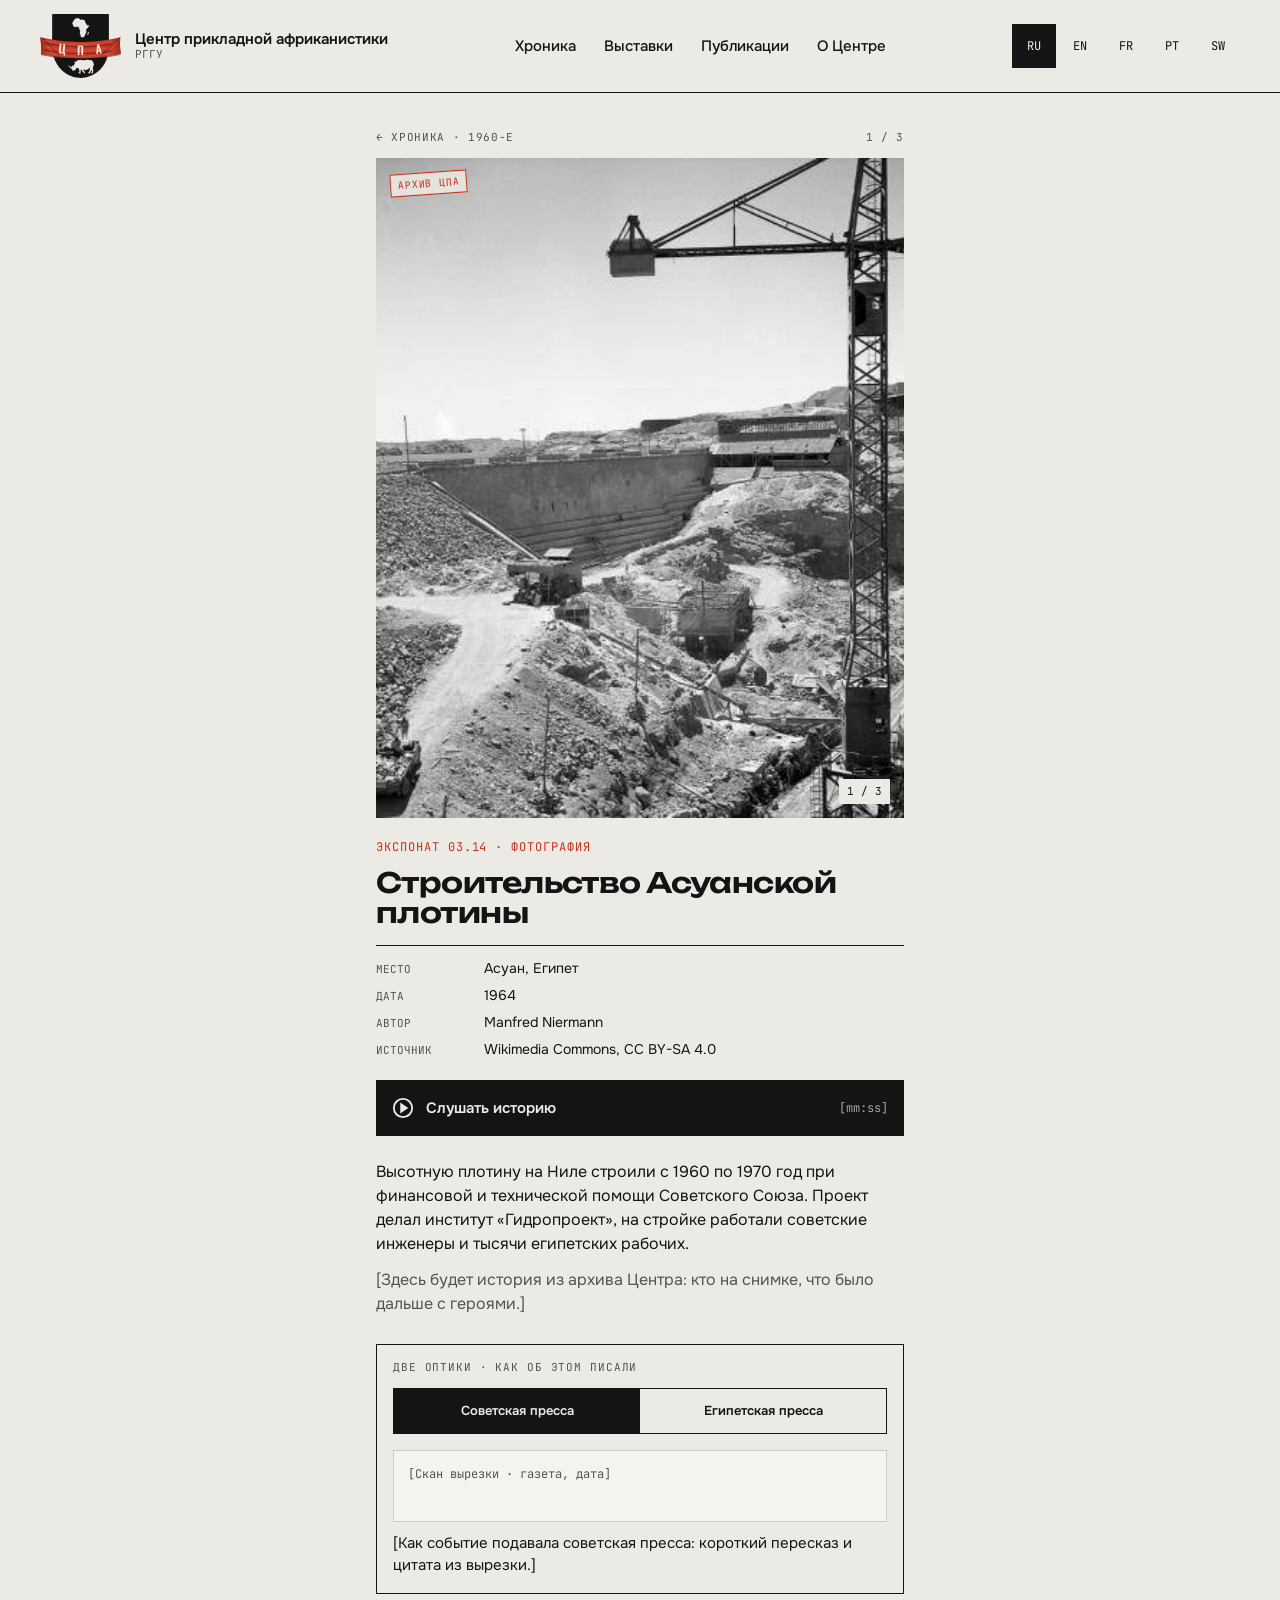
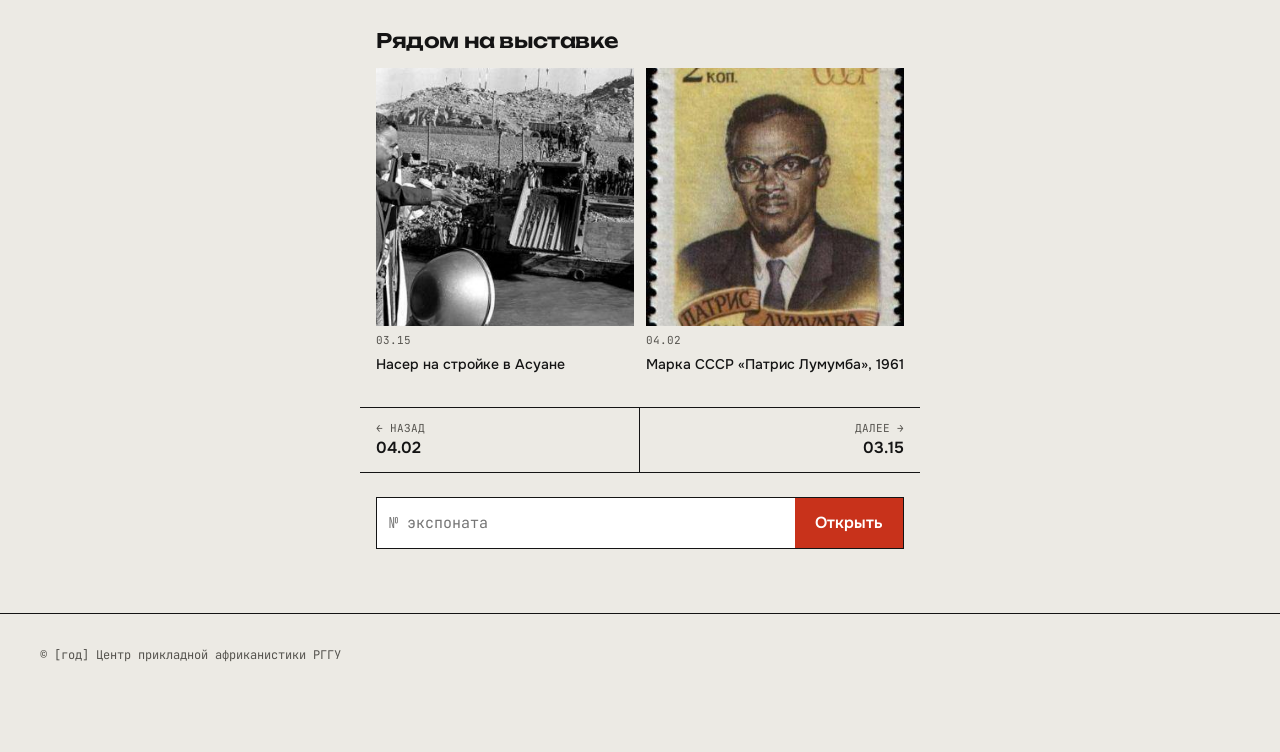
==== exhibit.html @ b6b1381b "Все страницы сайта" ====
<!doctype html>
<html lang="ru">
<head>
<meta charset="utf-8">
<meta name="viewport" content="width=device-width, initial-scale=1">
<title>Экспонат — Африка. Путь к независимости</title>
<link rel="icon" type="image/png" href="assets/logo_dark__fc87e939.png">
<link rel="preconnect" href="https://fonts.googleapis.com">
<link rel="preconnect" href="https://fonts.gstatic.com" crossorigin>
<link rel="stylesheet" href="https://fonts.googleapis.com/css2?family=Unbounded:wght@400;500;600;800&family=Oswald:wght@600&family=Onest:wght@400;500;600&family=JetBrains+Mono:wght@400;500&display=swap">
<link rel="stylesheet" href="css/style.css">
<link rel="stylesheet" href="css/pages.css">
</head>
<body class="page-exhibit">
<!-- Экспонат по QR-коду: exhibit.html?n=03.14. Данные — content/exhibits.json.
     QR-код на стенде должен вести на адрес вида https://<сайт>/exhibit.html?n=03.14 -->

<header class="site-header">
  <div class="wrap header-row">
    <a href="index.html" class="brand">
      <span class="logo" data-logo></span>
      <span class="brand-text">
        <span class="brand-org" data-t="header.org"></span>
        <span class="brand-uni" data-t="header.uni"></span>
      </span>
    </a>
    <nav class="nav" data-t-aria="header.navLabel">
      <a href="index.html#timeline" data-t="header.navChron"></a>
      <a href="index.html#exhibitions" data-t="header.navExh"></a>
      <a href="publications.html" data-t="header.navPub"></a>
      <a href="index.html#about" data-t="header.navAbout"></a>
    </nav>
    <div class="langs" data-langs></div>
    <button type="button" class="burger" data-burger aria-expanded="false" data-t-aria="header.menu">
      <svg width="20" height="20" viewBox="0 0 24 24" fill="none" stroke="#141414" stroke-width="2" aria-hidden="true"><path d="M4 7h16M4 12h16M4 17h16"/></svg>
    </button>
  </div>
  <nav class="mobile-menu" data-mobile-menu hidden data-t-aria="header.navLabel">
    <a href="index.html#timeline" data-t="header.navChron"></a>
    <a href="index.html#exhibitions" data-t="header.navExh"></a>
    <a href="publications.html" data-t="header.navPub"></a>
    <a href="index.html#about" data-t="header.navAbout"></a>
    <div class="langs langs-dark" data-langs></div>
  </nav>
</header>

<main class="ex-col" data-exhibit></main>

<footer class="site-footer">
  <div class="wrap footer-inner">
    <div class="footer-row">
      <span data-t="footer.copy"></span>
    </div>
  </div>
</footer>

<div class="toast" role="status" aria-live="polite" data-toast hidden></div>
<noscript><p class="noscript">Для работы сайта нужен JavaScript. / JavaScript is required.</p></noscript>

<script src="js/common.js"></script>
<script src="js/exhibit.js"></script>
</body>
</html>
---- css/style.css ----
/* Африка. Путь к независимости — стили главной.
   Дизайн-система из макета (cpa-site/design/Main.dc.html и MainMobile.dc.html).
   Телефонная версия — блок @media (max-width: 760px) в конце файла. */

:root {
  --bg: #ECEAE4;
  --ink: #141414;
  --accent: #C8321B;
  --muted: #55534E;
  --dark: #141414;
  --dark-2: #1C1B19;
  --accent-dark: #FF7A5C;
  --line-dark: #3A3936;
  --hint-dark: #A9A59C;
  --f-head: 'Unbounded', sans-serif;
  --f-text: 'Onest', sans-serif;
  --f-mono: 'JetBrains Mono', monospace;
}

* { box-sizing: border-box; }
html { -webkit-text-size-adjust: 100%; }
body {
  margin: 0;
  background: var(--bg);
  color: var(--ink);
  font-family: var(--f-text);
  font-size: 17px;
  line-height: 1.5;
}
img { max-width: 100%; }
a { color: var(--ink); }
a:hover { color: var(--accent); }
button { font: inherit; }
:focus-visible { outline: 2px solid var(--accent); outline-offset: 2px; }
.sr-only { position: absolute; width: 1px; height: 1px; overflow: hidden; clip: rect(0 0 0 0); white-space: nowrap; }
.wrap { max-width: 1360px; margin: 0 auto; padding-left: 40px; padding-right: 40px; }

/* ---------- Шапка ---------- */
.site-header { border-bottom: 1px solid var(--ink); background: var(--bg); position: relative; z-index: 20; }
.header-row { padding-top: 14px; padding-bottom: 14px; display: flex; flex-wrap: wrap; align-items: center; justify-content: space-between; gap: 12px 32px; }
.brand { display: flex; align-items: center; gap: 14px; text-decoration: none; min-height: 44px; min-width: 0; }
.logo { display: block; flex: none; height: 64px; aspect-ratio: 512 / 404; overflow: visible; }
.logo svg { width: 100%; height: 100%; display: block; overflow: visible; }
.brand-text { display: flex; flex-direction: column; line-height: 1.2; }
.brand-org { font-weight: 600; font-size: 15px; }
.brand-uni { font-family: var(--f-mono); font-size: 11px; color: var(--muted); }
.nav { display: flex; flex-wrap: wrap; gap: 4px 28px; font-size: 15px; font-weight: 500; }
.nav a { text-decoration: none; }
.langs { display: flex; gap: 2px; font-family: var(--f-mono); font-size: 12px; }
.langs button {
  min-width: 44px; min-height: 44px; border: 1px solid transparent; background: transparent;
  color: var(--ink); font-family: inherit; font-size: 12px; cursor: pointer;
}
.langs button[aria-pressed="true"] { border-color: var(--ink); background: var(--ink); color: var(--bg); }
.burger { display: none; }
.mobile-menu { display: none; }

/* ---------- Обложка с орбитами ---------- */
.hero {
  position: relative; overflow: hidden; background: var(--dark-2);
  height: min(calc(100vh - 93px), 820px); min-height: 560px;
  display: flex; align-items: center; justify-content: center;
  padding: 32px 24px;
}
.cpa-orbit { position: absolute; inset: 0; }
.orb-x { position: absolute; left: 50%; top: 50%; width: 0; height: 0; }
.orb-y { position: absolute; left: 0; top: 0; width: 0; height: 0; }
.orb-fig { position: absolute; margin: 0; left: 0; top: 0; overflow: hidden; background: #2B2A27; box-shadow: 0 14px 44px rgba(0,0,0,0.5); }
.orb-img { position: absolute; inset: 0; opacity: 0; }
.orb-img img, .tile img { position: absolute; inset: 0; width: 100%; height: 100%; object-fit: cover; object-position: center 30%; filter: grayscale(1) contrast(1.05); }
.cap {
  position: absolute; left: 0; bottom: 0; max-width: 100%; white-space: nowrap; overflow: hidden; text-overflow: ellipsis;
  background: var(--ink); color: var(--bg); padding: 4px 8px; font-family: var(--f-mono); font-size: 10px; letter-spacing: 0.04em;
}
@keyframes cpaX { from { transform: translateX(calc(var(--rx) * -1)); } to { transform: translateX(var(--rx)); } }
@keyframes cpaY { from { transform: translateY(calc(var(--ry) * -1)); } to { transform: translateY(var(--ry)); } }
@keyframes cpaFade { 0% { opacity: 0; } 4% { opacity: 1; } 33.33% { opacity: 1; } 37.33% { opacity: 0; } 100% { opacity: 0; } }

/* Неподвижная раскладка фото — показывается, если в системе включено «уменьшить движение» */
.cpa-tiles { display: none; }
.tile { position: absolute; margin: 0; overflow: hidden; box-shadow: 0 12px 40px rgba(0,0,0,0.45); }
.tile img { object-position: center; }
@media (prefers-reduced-motion: reduce) {
  .cpa-orbit { display: none; }
  .cpa-tiles { display: block; }
}

.hero-panel {
  position: relative; z-index: 2; width: 100%; max-width: 860px;
  background: rgba(236, 234, 228, 0.4);
  backdrop-filter: blur(22px) saturate(150%); -webkit-backdrop-filter: blur(22px) saturate(150%);
  border: 1px solid rgba(255, 255, 255, 0.55);
  box-shadow: inset 0 1px 0 rgba(255,255,255,0.55), inset 0 -1px 0 rgba(255,255,255,0.12), 0 30px 80px rgba(0,0,0,0.45);
  padding: clamp(24px, 4vw, 48px);
  display: flex; flex-direction: column; gap: 22px;
}
.hero-kicker { display: flex; justify-content: space-between; flex-wrap: wrap; gap: 8px; font-family: var(--f-mono); font-size: 12px; color: #2B2A27; text-transform: uppercase; letter-spacing: 0.06em; }
.hero-title { margin: 0; font-family: var(--f-head); font-weight: 800; font-size: clamp(30px, 5vw, 68px); line-height: 0.98; letter-spacing: -0.04em; overflow-wrap: anywhere; }
.hero-desc { margin: 0; font-size: clamp(16px, 1.4vw, 19px); max-width: 600px; }
.hero-actions { display: flex; flex-wrap: wrap; gap: 12px; align-items: stretch; }
.btn-dark {
  display: inline-flex; align-items: center; gap: 10px; min-height: 52px; padding: 0 26px;
  background: var(--ink); color: var(--bg); text-decoration: none; font-weight: 600;
}
.btn-dark:hover { color: #fff; background: #000; }
.btn-outline { min-height: 52px; display: inline-flex; align-items: center; padding: 0 22px; border: 1px solid var(--ink); text-decoration: none; font-weight: 600; }
.numform { display: flex; flex: 1 1 300px; min-width: 0; border: 1px solid var(--ink); background: #fff; }
.numform:focus-within { outline: 2px solid var(--accent); outline-offset: 2px; }
.numform-icon { display: flex; align-items: center; padding-left: 14px; }
.numform input { flex: 1 1 auto; min-width: 0; min-height: 50px; padding: 0 12px; border: none; background: transparent; font-family: var(--f-mono); font-size: 15px; color: var(--ink); }
.numform input:focus { outline: none; }
.numform button { display: inline-flex; align-items: center; padding: 0 20px; background: var(--accent); color: #fff; border: none; font-weight: 600; cursor: pointer; }
.hero-qr { display: none; }

/* ---------- Общие заголовки секций ---------- */
.section-head { display: flex; flex-wrap: wrap; justify-content: space-between; align-items: end; gap: 16px; }
.h2 { margin: 0; font-family: var(--f-head); font-weight: 600; font-size: clamp(32px, 4vw, 56px); line-height: 1; letter-spacing: -0.03em; }
.section-hint { margin: 0; max-width: 420px; color: var(--muted); font-size: 15px; }
.hint-mobile { display: none; }
.kicker-accent { font-family: var(--f-mono); font-size: 12px; letter-spacing: 0.08em; color: var(--accent); }

/* ---------- Хроника ---------- */
.timeline { background: var(--dark); color: var(--bg); }
.timeline-inner { padding-top: 80px; padding-bottom: 80px; display: flex; flex-direction: column; gap: 36px; }
.timeline .section-hint { color: var(--hint-dark); }
.timeline a { color: var(--bg); }
.timeline a:hover { color: var(--accent-dark); }
.years { display: flex; flex-wrap: wrap; border-top: 1px solid var(--line-dark); }
.year-tab {
  flex: 1 1 120px; min-height: 88px; text-align: left; padding: 16px 16px 14px; border: none; border-right: 1px solid var(--line-dark);
  cursor: pointer; font-family: inherit; background: transparent; color: var(--bg);
}
.year-tab[aria-selected="true"] { background: var(--bg); color: var(--ink); }
.year-tab .y { display: block; font-family: var(--f-head); font-weight: 600; font-size: 26px; letter-spacing: -0.02em; }
.year-tab .p { display: block; font-size: 13px; margin-top: 4px; opacity: 0.8; }

.tl-stage { position: relative; overflow: hidden; background: var(--dark-2); min-height: 580px; display: grid; grid-template-columns: minmax(340px, 5fr) minmax(0, 7fr); align-items: stretch; }
.tl-bg { position: absolute; inset: -60px; width: calc(100% + 120px); height: calc(100% + 120px); max-width: none; object-fit: cover; filter: blur(40px) brightness(0.42) saturate(0.6); }
.tl-card {
  position: relative; z-index: 2; min-width: 0; margin: 32px 0 32px 32px;
  background: rgba(20, 20, 20, 0.5); backdrop-filter: blur(18px) saturate(140%); -webkit-backdrop-filter: blur(18px) saturate(140%);
  border: 1px solid rgba(255, 255, 255, 0.18); box-shadow: inset 0 1px 0 rgba(255,255,255,0.25), 0 24px 60px rgba(0,0,0,0.35);
  padding: 32px; display: flex; flex-direction: column; gap: 16px;
}
.tl-meta { font-family: var(--f-mono); font-size: 12px; color: var(--accent-dark); letter-spacing: 0.08em; }
.tl-ghost { font-family: var(--f-head); font-weight: 800; font-size: clamp(40px, 5vw, 88px); line-height: 0.9; letter-spacing: -0.05em; color: rgba(236,234,228,0.14); }
.tl-title { margin: 0; overflow-wrap: anywhere; hyphens: auto; font-family: var(--f-head); font-weight: 600; font-size: clamp(22px, 2.3vw, 34px); line-height: 1.1; letter-spacing: -0.02em; }
.tl-text { margin: 0; color: #DAD6CD; }
.tl-cta { font-weight: 600; display: inline-flex; align-items: center; gap: 8px; min-height: 44px; align-self: flex-start; }
.tl-thumbs { margin-top: auto; display: flex; gap: 8px; border-top: 1px solid rgba(255,255,255,0.18); padding-top: 16px; }
.thumb { flex: none; width: 56px; height: 56px; padding: 0; cursor: pointer; background: #2B2A27; overflow: hidden; border: 2px solid transparent; opacity: 0.65; }
.thumb[aria-selected="true"] { border-color: var(--bg); opacity: 1; }
.thumb img { display: block; width: 100%; height: 100%; object-fit: cover; }
.tl-pos { margin-left: auto; align-self: center; font-family: var(--f-mono); font-size: 11px; color: var(--hint-dark); }
.tl-photo { position: relative; z-index: 1; min-width: 0; min-height: 580px; margin: 0; padding: 32px 40px; display: flex; flex-direction: column; align-items: center; justify-content: center; gap: 12px; }
.tl-photo img { display: block; max-width: 100%; max-height: 470px; width: auto; height: auto; object-fit: contain; box-shadow: 0 24px 60px rgba(0,0,0,0.5); }
.tl-photo figcaption { font-family: var(--f-mono); font-size: 11px; color: #CFCBC2; background: rgba(20,20,20,0.6); padding: 4px 8px; text-align: center; }
.bw { filter: grayscale(1); }

/* ---------- Выставки ---------- */
.exhibitions { padding-top: 88px; padding-bottom: 88px; display: flex; flex-direction: column; gap: 32px; }
.ex-now { position: relative; overflow: hidden; display: flex; align-items: flex-end; min-height: 360px; background: var(--dark-2); color: #fff; text-decoration: none; }
.ex-now:hover { color: #fff; }
.ex-now > img { position: absolute; inset: 0; width: 100%; height: 100%; object-fit: cover; filter: grayscale(0.3); }
.ex-now-card {
  position: relative; z-index: 2; margin: 24px; max-width: 560px;
  background: rgba(20, 20, 20, 0.45); backdrop-filter: blur(18px) saturate(140%); -webkit-backdrop-filter: blur(18px) saturate(140%);
  border: 1px solid rgba(255,255,255,0.25); padding: 24px; display: flex; flex-direction: column; gap: 10px;
}
.tags { display: flex; gap: 6px; flex-wrap: wrap; }
.tag { align-self: flex-start; font-family: var(--f-mono); font-size: 11px; letter-spacing: 0.08em; padding: 4px 8px; background: var(--accent); color: #fff; }
.tag-sample { background: var(--ink); color: var(--bg); }
.ex-now-city { font-family: var(--f-head); font-weight: 600; font-size: clamp(22px, 2.4vw, 32px); line-height: 1.1; letter-spacing: -0.02em; }
.ex-now-venue { font-size: 15px; color: rgba(255,255,255,0.9); }
.ex-now-foot { display: flex; justify-content: space-between; gap: 12px; font-family: var(--f-mono); font-size: 12px; color: rgba(255,255,255,0.8); border-top: 1px solid rgba(255,255,255,0.25); padding-top: 10px; }

.ex-grid { display: grid; grid-template-columns: repeat(auto-fit, minmax(300px, 1fr)); gap: 32px 24px; }
.ex-card { text-decoration: none; display: flex; flex-direction: column; gap: 12px; }
.ex-card-img { position: relative; aspect-ratio: 3 / 2; background: #2B2A27; overflow: hidden; }
.ex-card-img img { position: absolute; inset: 0; width: 100%; height: 100%; object-fit: cover; filter: grayscale(1); }
.ex-card-img .sample { position: absolute; left: 0; top: 0; background: var(--ink); color: var(--bg); font-family: var(--f-mono); font-size: 10px; letter-spacing: 0.06em; padding: 4px 8px; }
.ex-card-meta { display: flex; justify-content: space-between; font-family: var(--f-mono); font-size: 12px; color: var(--muted); border-top: 1px solid var(--ink); padding-top: 10px; }
.ex-card-city { font-family: var(--f-head); font-weight: 600; font-size: 22px; letter-spacing: -0.02em; line-height: 1.1; }
.ex-card-venue { font-size: 15px; color: var(--muted); }
.ex-card-more { font-size: 14px; font-weight: 600; display: inline-flex; align-items: center; gap: 6px; }

.host-card { text-decoration: none; background: var(--ink); color: var(--bg); padding: 28px; display: flex; flex-direction: column; justify-content: space-between; gap: 24px; min-height: 320px; }
.host-card:hover { color: var(--bg); }
.host-kicker { font-family: var(--f-mono); font-size: 12px; letter-spacing: 0.08em; color: var(--accent-dark); }
.host-body { display: flex; flex-direction: column; gap: 12px; }
.host-title { font-family: var(--f-head); font-weight: 600; font-size: 28px; letter-spacing: -0.02em; line-height: 1.1; }
.host-text { font-size: 15px; color: #CFCBC2; }
.host-btn { display: inline-flex; align-items: center; justify-content: center; text-align: center; min-height: 48px; padding: 0 12px; background: var(--bg); color: var(--ink); font-weight: 600; }
.host-mobile { display: none; }

/* ---------- Публикации ---------- */
.publications { border-top: 1px solid var(--ink); }
.pub-inner { padding-top: 88px; padding-bottom: 88px; display: flex; flex-direction: column; gap: 32px; }
.pub-head { display: flex; flex-direction: column; gap: 12px; }
.pub-list { display: flex; flex-direction: column; border-bottom: 1px solid var(--ink); }
.pub { display: grid; grid-template-columns: 64px minmax(0, 1fr) auto; gap: 24px; align-items: center; border-top: 1px solid var(--ink); padding: 22px 0; }
.pub-n { font-family: var(--f-mono); font-size: 12px; color: var(--muted); }
.pub-main { text-decoration: none; display: flex; flex-direction: column; gap: 6px; min-width: 0; }
.pub-by { font-family: var(--f-mono); font-size: 12px; color: var(--muted); }
.pub-title { font-family: var(--f-head); font-weight: 600; font-size: clamp(18px, 1.7vw, 23px); line-height: 1.2; letter-spacing: -0.02em; }
.pub-pdf { min-height: 44px; display: inline-flex; align-items: center; gap: 8px; padding: 0 16px; border: 1px solid var(--ink); text-decoration: none; font-size: 15px; font-weight: 600; white-space: nowrap; }
.pub-actions { display: flex; flex-wrap: wrap; gap: 12px; }

/* ---------- О Центре ---------- */
.about { border-top: 1px solid var(--ink); }
.about-inner { padding-top: 88px; padding-bottom: 88px; display: grid; grid-template-columns: repeat(auto-fit, minmax(340px, 1fr)); gap: 56px; align-items: center; }
.about-logo { margin: 0 auto; position: relative; width: 100%; max-width: 460px; aspect-ratio: 512 / 404; }
.about-logo img { position: absolute; inset: 0; width: 100%; height: 100%; display: block; }
.about-logo figcaption {
  position: absolute; left: 0; right: 0; top: 40.3%; height: 26%; display: flex; align-items: center; justify-content: center; text-align: center;
  padding: 0 7%; font-family: var(--f-head); font-weight: 500; font-size: clamp(11px, 1.15vw, 16px); letter-spacing: 0.04em; line-height: 1.2; color: var(--bg);
}
.about-text { min-width: 0; display: flex; flex-direction: column; gap: 28px; }
.about-lead { margin: 0; font-family: var(--f-head); font-size: clamp(18px, 1.8vw, 24px); line-height: 1.35; letter-spacing: -0.01em; }
.contacts { display: grid; grid-template-columns: repeat(2, minmax(0, 1fr)); gap: 20px 24px; border-top: 1px solid var(--ink); padding-top: 24px; }
.contact { display: flex; flex-direction: column; gap: 6px; min-width: 0; overflow-wrap: anywhere; }
.label { font-family: var(--f-mono); font-size: 12px; color: var(--muted); }
.about-host-mobile { display: none; }

/* ---------- Подвал ---------- */
.site-footer { border-top: 1px solid var(--ink); }
.footer-inner { padding-top: 32px; padding-bottom: 88px; font-family: var(--f-mono); font-size: 12px; color: var(--muted); display: flex; flex-direction: column; gap: 16px; }
.footer-row { display: flex; flex-wrap: wrap; justify-content: space-between; gap: 12px; }
.credits-mobile { display: none; }
.credits summary { cursor: pointer; min-height: 44px; display: inline-flex; align-items: center; color: var(--ink); }
.credits ul { margin: 8px 0 0; padding: 0; list-style: none; columns: 2 420px; column-gap: 32px; }
.credits li { break-inside: avoid; padding: 4px 0; border-top: 1px solid rgba(20,20,20,0.15); }
.credits li b { font-weight: 500; color: var(--ink); }

/* ---------- Всплывающее сообщение ---------- */
.toast {
  position: fixed; left: 50%; bottom: 24px; transform: translateX(-50%); z-index: 50; max-width: calc(100% - 32px);
  background: var(--ink); color: var(--bg); padding: 14px 18px; font-size: 15px; box-shadow: 0 16px 40px rgba(0,0,0,0.35);
}
.noscript { padding: 16px 40px; }

/* =================== Телефон =================== */
@media (max-width: 760px) {
  body { font-size: 16px; }
  .wrap { padding-left: 16px; padding-right: 16px; }

  .header-row { flex-wrap: nowrap; padding-top: 8px; padding-bottom: 8px; gap: 8px; }
  .brand { gap: 10px; }
  .logo { height: 52px; }
  .brand-text { display: block; font-weight: 600; font-size: 13px; line-height: 1.15; }
  .brand-org, .brand-uni { font-family: var(--f-text); font-size: 13px; color: var(--ink); font-weight: 600; }
  .brand-uni::before { content: ' · '; }
  .header-row .nav, .header-row .langs { display: none; }
  .burger { flex: none; width: 44px; height: 44px; border: 1px solid var(--ink); background: transparent; display: flex; align-items: center; justify-content: center; cursor: pointer; padding: 0; }
  .mobile-menu:not([hidden]) { display: flex; flex-direction: column; background: var(--ink); color: var(--bg); padding: 8px 16px 20px; }
  .mobile-menu a { color: var(--bg); text-decoration: none; font-family: var(--f-head); font-size: 22px; padding: 12px 0; border-bottom: 1px solid var(--line-dark); }
  .langs-dark { margin-top: 16px; gap: 4px; }
  .langs-dark button { border: 1px solid var(--bg); color: var(--bg); }
  .langs-dark button[aria-pressed="true"] { background: var(--bg); color: var(--ink); border-color: var(--bg); }

  .hero { height: auto; min-height: 720px; padding: 48px 16px; justify-content: stretch; }
  .cap { font-size: 9px; }
  .hero-panel {
    background: rgba(236, 234, 228, 0.55); backdrop-filter: blur(18px) saturate(150%); -webkit-backdrop-filter: blur(18px) saturate(150%);
    box-shadow: inset 0 1px 0 rgba(255,255,255,0.55), 0 24px 60px rgba(0,0,0,0.45); padding: 24px 20px; gap: 18px;
  }
  .hero-kicker { font-size: 11px; flex-wrap: nowrap; }
  .hero-title { font-size: 30px; line-height: 1; }
  .hero-desc { font-size: 15px; }
  .hero-actions { flex-direction: column; }
  .btn-chron { justify-content: center; }
  .numform { flex: none; }
  .numform-icon { display: none; }
  .numform button { padding: 0 18px; }
  .hero-qr { display: flex; align-items: center; gap: 8px; font-size: 13px; color: #2B2A27; }

  .section-head { flex-direction: column; align-items: stretch; gap: 10px; }
  .h2 { font-size: 30px; }
  .section-hint { font-size: 14px; max-width: none; }
  .hint-desktop { display: none; }
  .hint-mobile { display: block; }

  .timeline-inner { padding: 48px 0 40px; gap: 24px; }
  .timeline .section-head { padding: 0 16px; }
  .years { flex-wrap: nowrap; overflow-x: auto; border-bottom: 1px solid var(--line-dark); padding-left: 16px; scrollbar-width: none; }
  .years::-webkit-scrollbar { display: none; }
  .year-tab { flex: 0 0 auto; min-width: 96px; min-height: 72px; padding: 12px 14px; }
  .year-tab .y { font-size: 20px; }
  .year-tab .p { font-size: 12px; margin-top: 2px; white-space: nowrap; }
  .tl-stage { margin: 0 16px; display: flex; flex-direction: column; min-height: 0; }
  .tl-bg { inset: -40px; width: calc(100% + 80px); height: calc(100% + 80px); filter: blur(30px) brightness(0.42) saturate(0.6); }
  .tl-photo { order: -1; min-height: 0; height: 300px; padding: 16px; gap: 8px; }
  .tl-photo img { max-height: 240px; box-shadow: 0 16px 40px rgba(0,0,0,0.5); }
  .tl-photo figcaption { font-size: 10px; padding: 3px 6px; }
  .tl-card { margin: 0 12px 12px; padding: 18px; gap: 10px; background: rgba(20, 20, 20, 0.55); backdrop-filter: blur(16px); -webkit-backdrop-filter: blur(16px); border-color: rgba(236, 234, 228, 0.18); box-shadow: none; }
  .tl-meta { font-size: 11px; }
  .tl-ghost { display: none; }
  .tl-title { font-size: 20px; line-height: 1.15; }
  .tl-text { font-size: 14px; }
  .tl-thumbs { margin-top: 0; padding-top: 12px; }
  .thumb { width: 48px; height: 48px; }

  .exhibitions { padding-top: 48px; padding-bottom: 48px; gap: 20px; }
  .ex-now { min-height: 300px; }
  .ex-now-card { margin: 12px; padding: 16px; gap: 6px; backdrop-filter: blur(16px); -webkit-backdrop-filter: blur(16px); }
  .tag { font-size: 10px; padding: 3px 7px; }
  .ex-now-city { font-size: 20px; font-weight: 400; }
  .ex-now-venue { font-size: 14px; }
  .ex-now-foot { border-top: none; padding-top: 0; font-size: 11px; }
  .ex-now-foot .more { display: none; }
  .ex-grid { display: flex; gap: 12px; overflow-x: auto; margin: 0 -16px; padding: 0 16px 4px; }
  .ex-card { flex: 0 0 260px; gap: 8px; }
  .ex-card-img { aspect-ratio: 4 / 3; }
  .ex-card-img .sample { font-size: 9px; padding: 3px 6px; }
  .ex-card-meta { font-size: 11px; padding-top: 8px; }
  .ex-card-city { font-size: 18px; }
  .ex-card-venue { font-size: 13px; }
  .ex-card-more { display: none; }
  .ex-grid .host-card { display: none; }
  .host-mobile { display: flex; min-height: 0; padding: 20px; gap: 12px; justify-content: flex-start; }
  .host-mobile .host-title { font-size: 22px; }
  .host-mobile .host-text { font-size: 14px; }

  .pub-inner { padding-top: 48px; padding-bottom: 48px; gap: 20px; }
  .publications .section-head { gap: 20px; }
  .pub-head { gap: 20px; }
  .kicker-accent { font-size: 11px; }
  .publications .h2 { font-size: 28px; line-height: 1.05; }
  .pub { display: flex; flex-direction: column; align-items: stretch; gap: 8px; padding: 16px 0; }
  .pub-n { display: none; }
  .pub-by { font-size: 11px; }
  .pub-title { font-size: 17px; line-height: 1.25; }
  .pub-pdf { align-self: flex-start; border: none; padding: 0; font-size: 14px; }
  .pub-pdf::after { content: ' →'; white-space: pre; }
  .pub-actions { flex-direction: column; }
  .pub-actions a { justify-content: center; text-align: center; padding: 0 12px; }

  .about-inner { padding-top: 48px; padding-bottom: 48px; display: flex; flex-direction: column; gap: 24px; align-items: stretch; }
  .about-logo { max-width: 300px; }
  .about-logo figcaption { font-size: 10px; letter-spacing: 0.03em; }
  .about-text { gap: 24px; }
  .about-lead { font-size: 17px; }
  .contacts { display: flex; flex-direction: column; gap: 14px; padding-top: 16px; font-size: 15px; }
  .contact { gap: 2px; }
  .label { font-size: 11px; }
  .contact-partners { display: none; }
  .about-host-mobile { display: flex; justify-content: center; text-align: center; padding: 0 12px; }

  .footer-inner { padding-top: 24px; padding-bottom: 64px; font-size: 11px; gap: 10px; }
  .footer-row { flex-direction: column; gap: 6px; }
  .credits-desktop { display: none; }
  .credits-mobile { display: inline; }
}
---- css/pages.css ----
/* Стили внутренних страниц: сюжет, экспонат, выставка, публикации.
   Общие стили (шапка, кнопки, цвета) — в css/style.css, этот файл подключается после него.
   Телефонные правила — в @media (max-width: 760px) в конце каждого блока. */

/* ---------- общее для внутренних страниц ---------- */
.nav a[aria-current="page"] { color: var(--accent); }
.h2-sm { margin: 0; font-family: var(--f-head); font-weight: 600; font-size: clamp(28px, 3.4vw, 44px); line-height: 1; letter-spacing: -0.03em; }
.btn-block { display: flex; justify-content: center; text-align: center; padding: 0 12px; min-height: 48px; }
.notfound { padding-top: 96px; padding-bottom: 120px; display: flex; flex-direction: column; gap: 24px; align-items: flex-start; }
.crumbs { display: flex; flex-wrap: wrap; gap: 6px; font-family: var(--f-mono); font-size: 11px; letter-spacing: 0.06em; text-transform: uppercase; }
.chips { display: flex; flex-wrap: wrap; gap: 6px; }
.chip { min-height: 44px; padding: 0 16px; font-family: inherit; font-size: 14px; font-weight: 600; cursor: pointer; border: 1px solid var(--ink); background: transparent; color: var(--ink); }
.chip[aria-selected="true"], .chip[aria-pressed="true"] { background: var(--ink); color: var(--bg); }
.icon-btn { flex: none; width: 44px; height: 44px; border: 1px solid var(--bg); background: transparent; color: var(--bg); cursor: pointer; display: flex; align-items: center; justify-content: center; }
.scan-ph { position: absolute; inset: 0; display: flex; align-items: center; justify-content: center; text-align: center; padding: 16px; font-family: var(--f-mono); font-size: 11px; color: #8E8A82; }
.dl-grid { margin: 0; display: grid; grid-template-columns: 110px 1fr; gap: 12px 16px; }
.dl-grid dt, .passport dt, .viewer-meta dt { font-family: var(--f-mono); font-size: 11px; color: var(--muted); padding-top: 3px; }
.dl-grid dd, .passport dd, .viewer-meta dd { margin: 0; }

/* ========== СЮЖЕТ ========== */
body.page-story { line-height: 1.55; }
.st-hero { position: relative; overflow: hidden; background: var(--dark-2); height: min(calc(100vh - 93px), 760px); min-height: 540px; display: flex; align-items: flex-end; }
.st-hero > img { position: absolute; inset: 0; width: 100%; height: 100%; object-fit: cover; }
.st-hero-inner { position: relative; z-index: 2; width: 100%; max-width: 1360px; margin: 0 auto; padding: 0 40px 40px; display: flex; justify-content: space-between; align-items: flex-end; gap: 24px; flex-wrap: wrap; }
.st-glass {
  max-width: 680px; background: rgba(20, 20, 20, 0.42); backdrop-filter: blur(22px) saturate(150%); -webkit-backdrop-filter: blur(22px) saturate(150%);
  border: 1px solid rgba(255, 255, 255, 0.28); box-shadow: inset 0 1px 0 rgba(255,255,255,0.4), 0 30px 80px rgba(0,0,0,0.35);
  color: #fff; padding: 32px 36px; display: flex; flex-direction: column; gap: 16px;
}
.st-glass .crumbs, .st-glass .crumbs a { color: rgba(255,255,255,0.8); text-decoration: none; }
.st-glass .crumbs a:hover { color: #fff; text-decoration: underline; }
.st-kicker { font-family: var(--f-mono); font-size: 12px; letter-spacing: 0.08em; color: #FF8A70; }
.st-title { margin: 0; font-family: var(--f-head); font-weight: 800; font-size: clamp(36px, 4.6vw, 64px); line-height: 0.98; letter-spacing: -0.04em; overflow-wrap: anywhere; }
.st-lead { margin: 0; font-size: 18px; color: rgba(255,255,255,0.92); }
.st-stats { display: flex; flex-wrap: wrap; gap: 8px 24px; font-family: var(--f-mono); font-size: 12px; color: rgba(255,255,255,0.8); border-top: 1px solid rgba(255,255,255,0.25); padding-top: 14px; }
.st-credit { font-family: var(--f-mono); font-size: 10px; color: #fff; background: rgba(20,20,20,0.6); padding: 4px 8px; }

.st-body { padding-top: 80px; padding-bottom: 80px; display: flex; flex-wrap: wrap; gap: 56px; align-items: flex-start; }
.passport { flex: 1 1 300px; min-width: 0; max-width: 380px; border: 1px solid var(--ink); background: #F5F3EE; }
.passport-head { padding: 16px 20px; border-bottom: 1px solid var(--ink); font-family: var(--f-mono); font-size: 12px; letter-spacing: 0.08em; }
.passport dl { margin: 0; padding: 8px 20px 20px; display: grid; grid-template-columns: 110px 1fr; gap: 12px 16px; font-size: 15px; }
.tags-dd { display: flex; flex-wrap: wrap; gap: 6px; }
.tag-line { font-family: var(--f-mono); font-size: 11px; padding: 4px 8px; border: 1px solid var(--ink); text-decoration: none; }
.passport-actions { border-top: 1px solid var(--ink); padding: 16px 20px; display: flex; flex-direction: column; gap: 10px; }
.st-article { flex: 2 1 560px; min-width: 0; max-width: 760px; display: flex; flex-direction: column; gap: 24px; }
.st-article p { margin: 0; }
.st-intro { font-family: var(--f-head); font-size: clamp(20px, 1.9vw, 26px); line-height: 1.35; letter-spacing: -0.01em; }
.st-fig { margin: 16px 0; display: flex; flex-direction: column; gap: 10px; }
.st-fig-btn { padding: 0; border: none; background: #2B2A27; cursor: zoom-in; display: block; width: 100%; }
.st-fig-btn img { display: block; width: 100%; aspect-ratio: 16 / 10; object-fit: cover; object-position: center 30%; filter: grayscale(1); }
.st-fig figcaption { display: flex; flex-wrap: wrap; justify-content: space-between; gap: 8px; font-family: var(--f-mono); font-size: 12px; color: var(--muted); border-top: 1px solid var(--ink); padding-top: 8px; }
.st-quote { margin: 8px 0; padding: 24px 28px; border-top: 1px solid var(--ink); border-bottom: 1px solid var(--ink); display: flex; flex-direction: column; gap: 12px; }
.st-quote p { font-family: var(--f-head); font-size: 22px; line-height: 1.3; letter-spacing: -0.01em; }
.st-quote footer { font-family: var(--f-mono); font-size: 12px; color: var(--muted); }
.st-closing { color: var(--muted); }

.st-steps-sec { background: var(--dark); color: var(--bg); }
.st-steps-inner { padding-top: 72px; padding-bottom: 72px; display: flex; flex-direction: column; gap: 32px; }
.st-steps { list-style: none; margin: 0; padding: 0; display: grid; grid-template-columns: repeat(auto-fit, minmax(180px, 1fr)); border-top: 1px solid var(--line-dark); }
.st-steps li { padding: 20px 20px 8px 0; border-right: 1px solid var(--line-dark); display: flex; flex-direction: column; gap: 8px; margin-right: 20px; }
.step-y { font-family: var(--f-head); font-weight: 600; font-size: 26px; letter-spacing: -0.02em; }
.step-d { font-family: var(--f-mono); font-size: 11px; color: #FF8A70; letter-spacing: 0.06em; }
.step-t { font-size: 15px; color: #CFCBC2; }

.st-materials { padding-top: 80px; padding-bottom: 80px; display: flex; flex-direction: column; gap: 28px; }
.mat-grid { display: grid; grid-template-columns: repeat(auto-fill, minmax(260px, 1fr)); gap: 28px 20px; }
.mat { padding: 0; border: none; background: transparent; text-align: left; cursor: zoom-in; display: flex; flex-direction: column; gap: 8px; font-family: inherit; color: var(--ink); }
.mat-img { position: relative; width: 100%; aspect-ratio: 4 / 3; background: #2B2A27; overflow: hidden; }
.mat-img img { position: absolute; inset: 0; width: 100%; height: 100%; object-fit: cover; object-position: center 30%; }
.mat-kind { position: absolute; left: 0; top: 0; background: var(--ink); color: var(--bg); font-family: var(--f-mono); font-size: 10px; letter-spacing: 0.06em; padding: 4px 8px; }
.mat-meta { display: flex; justify-content: space-between; gap: 8px; font-family: var(--f-mono); font-size: 11px; color: var(--muted); border-top: 1px solid var(--ink); padding-top: 8px; }
.mat-title { font-size: 15px; font-weight: 600; line-height: 1.3; }
.mat:hover .mat-title { color: var(--accent); }

.viewer { background: var(--dark); color: var(--bg); display: flex; flex-wrap: wrap; gap: 24px; padding: 20px; scroll-margin: 16px; }
.viewer-stage { flex: 1 1 520px; min-width: 0; position: relative; overflow: hidden; background: #0E0E0D; min-height: 460px; display: flex; align-items: center; justify-content: center; }
.viewer-bg { position: absolute; inset: -40px; width: calc(100% + 80px); height: calc(100% + 80px); max-width: none; object-fit: cover; filter: blur(30px) brightness(0.45); }
.viewer-img { position: relative; display: block; max-width: 100%; max-height: 560px; object-fit: contain; }
.viewer-side { flex: 0 1 320px; min-width: 0; display: flex; flex-direction: column; gap: 14px; }
.viewer-top { display: flex; justify-content: space-between; align-items: center; gap: 12px; }
.viewer-kind { font-family: var(--f-mono); font-size: 11px; letter-spacing: 0.08em; color: #FF8A70; }
.viewer-title { font-family: var(--f-head); font-weight: 600; font-size: 22px; line-height: 1.15; letter-spacing: -0.02em; }
.viewer-meta { margin: 0; display: grid; grid-template-columns: 90px 1fr; gap: 8px 12px; font-size: 14px; border-top: 1px solid var(--line-dark); padding-top: 12px; }
.viewer-meta dt { color: var(--hint-dark); }
.viewer-nav { margin-top: auto; display: grid; grid-template-columns: repeat(2, minmax(0, 1fr)); gap: 8px; }
.btn-line-light, .btn-fill-light { min-height: 48px; border: 1px solid var(--bg); cursor: pointer; font-family: inherit; font-size: 14px; font-weight: 600; display: flex; align-items: center; justify-content: center; gap: 8px; }
.btn-line-light { background: transparent; color: var(--bg); }
.btn-fill-light { background: var(--bg); color: var(--ink); }

.st-optics-sec { border-top: 1px solid var(--ink); }
.st-optics-inner { padding-top: 80px; padding-bottom: 80px; display: flex; flex-direction: column; gap: 28px; }
.optics { display: grid; grid-template-columns: repeat(auto-fit, minmax(320px, 1fr)); gap: 1px; background: var(--ink); border: 1px solid var(--ink); }
.optic { background: #F5F3EE; padding: 28px; display: flex; flex-direction: column; gap: 14px; }
.optic p { margin: 0; }
.optic-label { font-family: var(--f-mono); font-size: 12px; letter-spacing: 0.08em; color: var(--accent); }
.optic-scan { aspect-ratio: 3 / 2; background: #E2DFD8; border: 1px solid #CFCCC4; display: flex; align-items: center; justify-content: center; text-align: center; padding: 16px; font-family: var(--f-mono); font-size: 12px; color: var(--muted); }

.st-related-sec { background: #E2DFD8; }
.st-related-inner { padding-top: 80px; padding-bottom: 80px; display: flex; flex-direction: column; gap: 28px; }
.rel-grid { display: grid; grid-template-columns: repeat(auto-fit, minmax(280px, 1fr)); gap: 24px; }
.rel-card { position: relative; display: block; aspect-ratio: 4 / 5; overflow: hidden; background: #2B2A27; text-decoration: none; }
.rel-card img { position: absolute; inset: 0; width: 100%; height: 100%; object-fit: cover; filter: grayscale(1); transition: transform 0.4s ease; }
.rel-card:hover img { transform: scale(1.03); }
.rel-glass { position: absolute; left: 16px; right: 16px; bottom: 16px; background: rgba(20, 20, 20, 0.45); backdrop-filter: blur(18px); -webkit-backdrop-filter: blur(18px); border: 1px solid rgba(255,255,255,0.25); color: #fff; padding: 18px; display: flex; flex-direction: column; gap: 6px; }
.rel-meta { font-family: var(--f-mono); font-size: 11px; letter-spacing: 0.08em; color: #FF8A70; }
.rel-title { font-family: var(--f-head); font-weight: 600; font-size: 22px; line-height: 1.1; letter-spacing: -0.02em; }

@media (max-width: 760px) {
  .h2-sm { font-size: 28px; }
  .st-hero { height: auto; min-height: 560px; }
  .st-hero-inner { padding: 120px 16px 16px; gap: 10px; }
  .st-glass { padding: 22px 20px; gap: 12px; }
  .st-title { font-size: 32px; }
  .st-lead { font-size: 16px; }
  .st-body { padding-top: 40px; padding-bottom: 48px; gap: 32px; flex-direction: column-reverse; }
  .passport { max-width: none; width: 100%; flex: none; }
  .passport dl { grid-template-columns: 90px 1fr; font-size: 14px; }
  .st-article { flex: none; gap: 18px; font-size: 16px; }
  .st-intro { font-size: 19px; }
  .st-quote { padding: 18px 0; }
  .st-quote p { font-size: 18px; }
  .st-steps-inner, .st-materials, .st-optics-inner, .st-related-inner { padding-top: 48px; padding-bottom: 48px; gap: 20px; }
  .st-steps { grid-template-columns: 1fr; border-top: none; }
  .st-steps li { border-right: none; border-top: 1px solid var(--line-dark); margin-right: 0; padding: 14px 0; display: grid; grid-template-columns: 64px 1fr; gap: 2px 12px; }
  .step-y { font-size: 20px; grid-row: span 2; }
  .mat-grid { grid-template-columns: repeat(2, minmax(0, 1fr)); gap: 20px 12px; }
  .mat-title { font-size: 13px; }
  .viewer { padding: 12px; gap: 14px; }
  .viewer-stage { flex: 1 1 100%; min-height: 280px; }
  .viewer-img { max-height: 340px; }
  .viewer-side { flex: 1 1 100%; }
  .optics { grid-template-columns: 1fr; }
  .optic { padding: 20px; }
  .rel-grid { display: flex; overflow-x: auto; margin: 0 -16px; padding: 0 16px 4px; gap: 12px; }
  .rel-card { flex: 0 0 240px; }
  .rel-title { font-size: 18px; }
}

/* ========== ЭКСПОНАТ (по макету телефона; на компьютере — та же колонка по центру) ========== */
body.page-exhibit { font-size: 16px; }
.ex-col { max-width: 560px; margin: 0 auto; display: flex; flex-direction: column; padding-bottom: 64px; }
.ex-top { display: flex; justify-content: space-between; padding: 12px 16px; font-family: var(--f-mono); font-size: 11px; letter-spacing: 0.06em; color: var(--muted); text-transform: uppercase; }
.ex-top a { color: var(--muted); text-decoration: none; }
.ex-photo { margin: 0 16px; }
.ex-photo-box { position: relative; display: block; width: 100%; aspect-ratio: 4 / 5; background: #2B2A27; overflow: hidden; border: none; padding: 0; cursor: pointer; font-family: var(--f-mono); font-size: 12px; }
.ex-photo-box img { position: absolute; inset: 0; width: 100%; height: 100%; object-fit: cover; }
.ex-stamp { position: absolute; top: 14px; left: 14px; border: 1.5px solid var(--accent); color: var(--accent); background: rgba(236,234,228,0.85); padding: 3px 7px; font-size: 10px; letter-spacing: 0.08em; transform: rotate(-4deg); }
.ex-count { position: absolute; bottom: 14px; right: 14px; background: var(--bg); color: var(--ink); padding: 4px 8px; font-size: 11px; }
.ex-head { padding: 20px 16px 0; display: flex; flex-direction: column; gap: 12px; }
.ex-kicker { font-family: var(--f-mono); font-size: 12px; color: var(--accent); letter-spacing: 0.08em; }
.ex-h1 { margin: 0; font-family: var(--f-head); font-weight: 600; font-size: 28px; line-height: 1.1; letter-spacing: -0.02em; }
.ex-dl { margin: 4px 0 0; display: grid; grid-template-columns: 96px 1fr; gap: 6px 12px; font-size: 14px; border-top: 1px solid var(--ink); padding-top: 12px; }
.ex-dl dt { font-family: var(--f-mono); font-size: 11px; color: var(--muted); padding-top: 3px; }
.ex-dl dd { margin: 0; }
.ex-listen-wrap { margin: 20px 16px 0; }
.ex-listen { width: 100%; min-height: 56px; display: flex; align-items: center; gap: 12px; padding: 0 16px; background: var(--ink); color: var(--bg); border: none; font-family: inherit; font-size: 15px; font-weight: 600; cursor: pointer; text-align: left; }
.ex-time { margin-left: auto; font-family: var(--f-mono); font-size: 12px; font-weight: 400; color: var(--hint-dark); }
.ex-text { padding: 24px 16px 0; display: flex; flex-direction: column; gap: 12px; }
.ex-text p { margin: 0; }
.muted { color: var(--muted); }
.ex-optics { margin: 28px 16px 0; border: 1px solid var(--ink); }
.ex-optics-head { padding: 14px 16px 0; font-family: var(--f-mono); font-size: 11px; letter-spacing: 0.08em; color: var(--muted); }
.ex-optics-tabs { display: grid; grid-template-columns: repeat(2, minmax(0, 1fr)); margin: 12px 16px 0; border: 1px solid var(--ink); }
.ex-optics-tabs button { min-height: 44px; border: none; font-family: inherit; font-size: 13px; font-weight: 600; cursor: pointer; padding: 0 6px; background: transparent; color: var(--ink); }
.ex-optics-tabs button[aria-selected="true"] { background: var(--ink); color: var(--bg); }
.ex-optics-body { padding: 16px; display: flex; flex-direction: column; gap: 10px; }
.ex-optics-body p { margin: 0; font-size: 15px; }
.ex-optics-scan { background: #F5F3EE; border: 1px solid #CFCCC4; padding: 14px; font-family: var(--f-mono); font-size: 12px; color: var(--muted); min-height: 72px; }
.ex-near { padding: 32px 16px 0; display: flex; flex-direction: column; gap: 12px; }
.ex-near h2 { margin: 0; font-family: var(--f-head); font-weight: 600; font-size: 20px; letter-spacing: -0.02em; }
.ex-near-grid { display: grid; grid-template-columns: repeat(2, minmax(0, 1fr)); gap: 12px; }
.ex-near-card { text-decoration: none; display: flex; flex-direction: column; gap: 6px; }
.ex-near-card img { width: 100%; aspect-ratio: 1; object-fit: cover; background: #2B2A27; display: block; }
.ex-near-card .num { font-family: var(--f-mono); font-size: 11px; color: var(--muted); }
.ex-near-card .ttl { font-size: 14px; font-weight: 500; }
.ex-pager { display: grid; grid-template-columns: repeat(2, minmax(0, 1fr)); border-top: 1px solid var(--ink); border-bottom: 1px solid var(--ink); margin: 32px 0 0; }
.ex-pager a { min-height: 64px; display: flex; flex-direction: column; justify-content: center; padding: 0 16px; text-decoration: none; }
.ex-pager a:first-child { border-right: 1px solid var(--ink); }
.ex-pager a.right { align-items: flex-end; }
.ex-pager .lbl { font-family: var(--f-mono); font-size: 11px; color: var(--muted); }
.ex-pager .num { font-weight: 600; }
.ex-goto { padding: 24px 16px 0; }
.ex-numform { flex: none; }
.ex-notfound { padding: 48px 16px; display: flex; flex-direction: column; gap: 20px; }
.ex-notfound p { margin: 0; }
@media (min-width: 761px) {
  .ex-col { padding-top: 24px; }
}

/* ========== ВЫСТАВКА ========== */
body.page-exhibition { line-height: 1.55; }
.xb-hero { position: relative; overflow: hidden; height: min(calc(100vh - 93px), 780px); min-height: 600px; background: var(--dark-2); display: flex; align-items: flex-end; padding: 48px; }
.xb-hero > img { position: absolute; inset: 0; width: 100%; height: 100%; object-fit: cover; filter: grayscale(0.25) brightness(0.85); }
.xb-glass {
  position: relative; z-index: 1; width: min(760px, 100%); background: rgba(236, 234, 228, 0.6);
  backdrop-filter: blur(22px) saturate(150%); -webkit-backdrop-filter: blur(22px) saturate(150%);
  border: 1px solid rgba(255, 255, 255, 0.6); box-shadow: inset 0 1px 0 rgba(255,255,255,0.6), 0 30px 80px rgba(0,0,0,0.45);
  padding: 36px 40px; display: flex; flex-direction: column; gap: 20px;
}
.xb-crumbs { display: flex; gap: 8px; font-family: var(--f-mono); font-size: 12px; letter-spacing: 0.06em; color: #2B2A27; }
.xb-crumbs a { color: #2B2A27; }
.xb-title { margin: 0; font-family: var(--f-head); font-weight: 800; font-size: clamp(34px, 4.4vw, 60px); line-height: 1; letter-spacing: -0.04em; overflow-wrap: anywhere; }
.xb-place { margin: 0; font-size: 18px; max-width: 600px; }
.xb-meta { margin: 0; display: grid; grid-template-columns: repeat(4, minmax(0, 1fr)); gap: 16px; border-top: 1px solid var(--ink); padding-top: 16px; }
.xb-meta div { display: flex; flex-direction: column; gap: 2px; min-width: 0; }
.xb-meta dt { font-family: var(--f-mono); font-size: 11px; color: var(--muted); letter-spacing: 0.06em; }
.xb-meta dd { margin: 0; font-size: 15px; font-weight: 500; overflow-wrap: anywhere; }

.xb-about { border-bottom: 1px solid var(--ink); }
.xb-about-inner { padding-top: 96px; padding-bottom: 96px; display: grid; grid-template-columns: minmax(0, 5fr) minmax(0, 7fr); gap: 64px; }
.xb-about-text { display: flex; flex-direction: column; gap: 28px; }
.xb-lead { margin: 0; font-family: var(--f-head); font-size: 22px; line-height: 1.4; }
.xb-body { margin: 0; color: #3A3936; }
.xb-stats { display: grid; grid-template-columns: repeat(3, 1fr); border-top: 1px solid var(--ink); }
.xb-stats div { padding: 20px 16px 0 0; display: flex; flex-direction: column; gap: 4px; }
.xb-stat-n { font-family: var(--f-head); font-weight: 600; font-size: 40px; letter-spacing: -0.03em; color: var(--accent); }
.xb-stat-l { font-size: 14px; color: var(--muted); }

.xb-sections { background: var(--dark); color: var(--bg); }
.xb-sections-inner { padding-top: 96px; padding-bottom: 96px; display: flex; flex-direction: column; gap: 40px; }
.xb-sections .section-hint { color: var(--hint-dark); }
.xb-sec-grid { display: grid; grid-template-columns: repeat(4, minmax(0, 1fr)); gap: 16px; }
.xb-sec { position: relative; overflow: hidden; aspect-ratio: 3 / 4; display: flex; align-items: flex-end; background: #2B2A27; color: var(--bg); text-decoration: none; }
.xb-sec:hover { color: var(--bg); }
.xb-sec img { position: absolute; inset: 0; width: 100%; height: 100%; object-fit: cover; object-position: center 30%; filter: grayscale(1) brightness(0.8); transition: transform 0.4s ease; }
.xb-sec:hover img { transform: scale(1.03); }
.xb-sec-glass { position: relative; margin: 10px; padding: 14px; background: rgba(20, 20, 20, 0.5); backdrop-filter: blur(14px); -webkit-backdrop-filter: blur(14px); border: 1px solid rgba(236,234,228,0.2); display: flex; flex-direction: column; gap: 6px; width: 100%; }
.xb-sec-meta { font-family: var(--f-mono); font-size: 11px; color: var(--accent-dark); letter-spacing: 0.08em; }
.xb-sec-title { font-family: var(--f-head); font-weight: 600; font-size: 18px; line-height: 1.15; letter-spacing: -0.02em; }
.xb-sec-open { font-size: 13px; color: #CFCBC2; }

.xb-photos { border-bottom: 1px solid var(--ink); }
.xb-photos-inner { padding-top: 96px; padding-bottom: 96px; display: flex; flex-direction: column; gap: 32px; }
.xb-pos { font-family: var(--f-mono); font-size: 12px; color: var(--muted); }
.xb-shot { position: relative; overflow: hidden; background: var(--dark-2); height: 560px; }
.xb-shot-bg { position: absolute; inset: -60px; width: calc(100% + 120px); height: calc(100% + 120px); max-width: none; object-fit: cover; filter: blur(36px) brightness(0.4) saturate(0.6); }
.xb-shot-fig { position: relative; margin: 0; height: 100%; padding: 32px 96px; display: flex; flex-direction: column; align-items: center; justify-content: center; gap: 12px; }
.xb-shot-fig img { display: block; max-width: 100%; max-height: 450px; width: auto; height: auto; object-fit: contain; box-shadow: 0 20px 50px rgba(0,0,0,0.5); }
.xb-shot-fig figcaption { font-family: var(--f-mono); font-size: 11px; color: #CFCBC2; text-align: center; }
.xb-arrow { position: absolute; top: 50%; transform: translateY(-50%); width: 52px; height: 52px; border: 1px solid rgba(236,234,228,0.5); background: rgba(20,20,20,0.45); backdrop-filter: blur(10px); -webkit-backdrop-filter: blur(10px); color: var(--bg); cursor: pointer; font-size: 20px; }
.xb-arrow.left { left: 20px; }
.xb-arrow.right { right: 20px; }
.xb-thumbs { display: flex; gap: 10px; overflow-x: auto; }
.xb-thumbs button { flex: none; width: 96px; height: 72px; padding: 0; cursor: pointer; overflow: hidden; background: #2B2A27; border: 2px solid transparent; opacity: 0.6; }
.xb-thumbs button[aria-selected="true"] { border-color: var(--ink); opacity: 1; }
.xb-thumbs img { display: block; width: 100%; height: 100%; object-fit: cover; }

.xb-pp { border-bottom: 1px solid var(--ink); }
.xb-pp-inner { padding-top: 96px; padding-bottom: 96px; display: grid; grid-template-columns: repeat(auto-fit, minmax(320px, 1fr)); gap: 64px; }
.xb-pp-inner > div { display: flex; flex-direction: column; gap: 20px; }
.xb-h3 { margin: 0; font-family: var(--f-head); font-weight: 600; font-size: 32px; letter-spacing: -0.03em; }
.xb-partners { display: grid; grid-template-columns: repeat(3, 1fr); gap: 12px; }
.xb-partner { aspect-ratio: 3 / 2; border: 1px dashed #8A877F; display: flex; align-items: center; justify-content: center; text-align: center; padding: 8px; font-family: var(--f-mono); font-size: 11px; color: var(--muted); }
.xb-partner img { max-width: 100%; max-height: 100%; object-fit: contain; }
.xb-press { border-top: 1px solid var(--ink); padding-top: 12px; display: flex; flex-direction: column; gap: 4px; }
.xb-press .src { font-family: var(--f-mono); font-size: 11px; color: var(--muted); }
.xb-press .ttl { font-size: 17px; font-weight: 500; }

.xb-others-inner { padding-top: 96px; padding-bottom: 96px; display: flex; flex-direction: column; gap: 32px; }
.xb-others-grid { display: grid; grid-template-columns: repeat(4, minmax(0, 1fr)); gap: 20px; }
.xb-other-img { aspect-ratio: 4 / 3; }
.xb-host { min-height: 0; padding: 24px; gap: 16px; }
.xb-host .host-title { font-size: 24px; }

@media (max-width: 1100px) {
  .xb-sec-grid, .xb-others-grid { grid-template-columns: repeat(2, minmax(0, 1fr)); }
  .xb-meta { grid-template-columns: repeat(2, minmax(0, 1fr)); }
}
@media (max-width: 760px) {
  .xb-hero { height: auto; min-height: 560px; padding: 120px 16px 16px; }
  .xb-glass { padding: 22px 20px; gap: 14px; background: rgba(236, 234, 228, 0.7); }
  .xb-title { font-size: 28px; }
  .xb-place { font-size: 15px; }
  .xb-meta { gap: 12px; }
  .xb-meta dd { font-size: 14px; }
  .xb-about-inner, .xb-sections-inner, .xb-photos-inner, .xb-pp-inner, .xb-others-inner { padding-top: 48px; padding-bottom: 48px; gap: 20px; }
  .xb-about-inner { grid-template-columns: 1fr; }
  .xb-lead { font-size: 18px; }
  .xb-stat-n { font-size: 30px; }
  .xb-sec-grid { display: flex; overflow-x: auto; margin: 0 -16px; padding: 0 16px 4px; gap: 12px; }
  .xb-sec { flex: 0 0 220px; }
  .xb-shot { height: 320px; margin: 0 -16px; }
  .xb-shot-fig { padding: 16px 56px; }
  .xb-shot-fig img { max-height: 240px; }
  .xb-arrow { width: 40px; height: 40px; }
  .xb-arrow.left { left: 8px; }
  .xb-arrow.right { right: 8px; }
  .xb-thumbs button { width: 72px; height: 54px; }
  .xb-pp-inner { grid-template-columns: 1fr; gap: 40px; }
  .xb-h3 { font-size: 24px; }
  .xb-others-grid { display: flex; flex-direction: column; gap: 28px; }
}

/* ========== ПУБЛИКАЦИИ ========== */
body.page-pubs { line-height: 1.55; }
.pp-head { border-bottom: 1px solid var(--ink); }
.pp-head-inner { padding-top: 72px; padding-bottom: 56px; display: grid; grid-template-columns: minmax(0, 7fr) minmax(0, 5fr); gap: 48px; align-items: end; }
.pp-head-text { display: flex; flex-direction: column; gap: 20px; min-width: 0; }
.pp-crumbs { display: flex; gap: 8px; font-family: var(--f-mono); font-size: 12px; letter-spacing: 0.06em; color: var(--muted); }
.pp-crumbs a { color: var(--muted); }
.pp-h1 { margin: 0; font-family: var(--f-head); font-weight: 800; font-size: clamp(36px, 4.6vw, 64px); line-height: 1; letter-spacing: -0.04em; overflow-wrap: anywhere; }
.pp-lead { margin: 0; font-size: 19px; max-width: 640px; color: #2B2A27; }
.pp-stats { display: grid; grid-template-columns: repeat(3, minmax(0, 1fr)); border-top: 1px solid var(--ink); }
.pp-stats div { padding: 16px 12px 0 0; display: flex; flex-direction: column; gap: 4px; }
.pp-stat-n { font-family: var(--f-head); font-weight: 600; font-size: 36px; letter-spacing: -0.03em; color: var(--accent); }
.pp-stat-l { font-size: 13px; color: var(--muted); }

.pp-main { padding-top: 48px; padding-bottom: 88px; display: grid; grid-template-columns: minmax(0, 1fr) 320px; gap: 48px; align-items: start; }
.pp-list-col { min-width: 0; }
.pp-filters { display: flex; flex-wrap: wrap; gap: 8px; padding-bottom: 24px; }
.pp-chip { font-size: 15px; font-weight: 400; }
.pp-chip .cnt { font-family: var(--f-mono); font-size: 11px; opacity: 0.7; }
.pp-item { border-top: 1px solid var(--ink); padding: 28px 0 32px; display: grid; grid-template-columns: 120px minmax(0, 1fr); gap: 28px; scroll-margin-top: 16px; }
.pp-list-end { border-top: 1px solid var(--ink); }
.pp-year { display: flex; flex-direction: column; gap: 6px; }
.pp-year .y { font-family: var(--f-head); font-weight: 600; font-size: 28px; letter-spacing: -0.03em; }
.pp-year .r { font-family: var(--f-mono); font-size: 11px; color: var(--muted); letter-spacing: 0.04em; }
.pp-body { display: flex; flex-direction: column; gap: 12px; min-width: 0; }
.pp-meta { font-family: var(--f-mono); font-size: 12px; color: var(--muted); }
.pp-title { margin: 0; font-family: var(--f-head); font-weight: 600; font-size: clamp(20px, 2vw, 27px); line-height: 1.2; letter-spacing: -0.02em; }
.pp-alt { font-size: 15px; color: var(--muted); }
.pp-author { font-size: 15px; }
.pp-author a { font-weight: 600; }
.pp-kws { display: flex; flex-wrap: wrap; gap: 6px; }
.pp-kws span { font-size: 13px; padding: 3px 10px; border: 1px solid #B9B5AC; color: #3A3936; }
.pp-actions { display: flex; flex-wrap: wrap; gap: 8px; margin-top: 4px; }
.pp-abs-btn { min-height: 44px; padding: 0 16px; border: 1px solid var(--ink); background: transparent; color: var(--ink); font-family: inherit; font-size: 15px; font-weight: 600; cursor: pointer; }
.pp-abs-btn[aria-expanded="true"] { background: var(--ink); color: var(--bg); }
.pp-pdf { min-height: 44px; display: inline-flex; align-items: center; gap: 8px; padding: 0 16px; background: var(--accent); color: #fff; text-decoration: none; font-size: 15px; font-weight: 600; }
.pp-pdf:hover { color: #fff; background: #A82812; }
.pp-cl { min-height: 44px; display: inline-flex; align-items: center; padding: 0 16px; border: 1px solid var(--ink); text-decoration: none; font-size: 15px; }
.pp-doi { min-height: 44px; display: inline-flex; align-items: center; padding: 0 12px; font-family: var(--f-mono); font-size: 12px; color: var(--muted); overflow-wrap: anywhere; }
.pp-abs { margin-top: 8px; background: #F7F5F0; border-left: 3px solid var(--accent); padding: 20px 24px; display: flex; flex-direction: column; gap: 14px; }
.pp-abs p { margin: 0; font-size: 16px; line-height: 1.6; color: #2B2A27; }
.pp-abs-head { font-family: var(--f-mono); font-size: 11px; letter-spacing: 0.08em; color: var(--muted); }
.pp-cite { border-top: 1px solid #CFCCC4; padding-top: 12px; display: flex; flex-direction: column; gap: 4px; font-size: 14px; color: #2B2A27; }

.pp-aside { display: flex; flex-direction: column; gap: 24px; position: sticky; top: 24px; }
.pp-aside > div { display: flex; flex-direction: column; gap: 24px; }
.pp-author-card { background: var(--ink); color: var(--bg); padding: 24px; display: flex; flex-direction: column; gap: 14px; }
.pp-au-head { font-family: var(--f-mono); font-size: 11px; letter-spacing: 0.08em; color: var(--hint-dark); }
.pp-au-row { display: flex; gap: 14px; align-items: center; }
.pp-au-ini { flex: none; width: 52px; height: 52px; border: 1px solid var(--bg); display: flex; align-items: center; justify-content: center; font-family: var(--f-head); font-size: 15px; }
.pp-au-name { font-family: var(--f-head); font-weight: 600; font-size: 18px; line-height: 1.2; }
.pp-au-text { font-size: 14px; color: #CFCBC2; }
.pp-au-foot { display: flex; justify-content: space-between; gap: 8px; border-top: 1px solid var(--line-dark); padding-top: 12px; font-family: var(--f-mono); font-size: 12px; color: var(--hint-dark); }
.pp-au-foot a { color: var(--bg); }
.pp-add { text-decoration: none; border: 1px solid var(--ink); padding: 24px; display: flex; flex-direction: column; gap: 10px; }
.pp-add-title { font-family: var(--f-head); font-weight: 600; font-size: 19px; letter-spacing: -0.02em; line-height: 1.2; }
.pp-add-text { font-size: 14px; color: var(--muted); }
.pp-add-cta { font-weight: 600; color: var(--accent); }

.pp-upload { background: var(--ink); color: var(--bg); scroll-margin-top: 0; }
.pp-upload-inner { padding-top: 88px; padding-bottom: 88px; display: grid; grid-template-columns: minmax(0, 5fr) minmax(0, 7fr); gap: 64px; }
.pp-upload-text { display: flex; flex-direction: column; gap: 20px; }
.pp-upload-text p { margin: 0; color: #CFCBC2; }
.pp-up-kicker { font-family: var(--f-mono); font-size: 12px; letter-spacing: 0.08em; color: var(--accent-dark); }
.pp-up-title { margin: 0; font-family: var(--f-head); font-weight: 600; font-size: clamp(30px, 3.4vw, 48px); line-height: 1.05; letter-spacing: -0.03em; }
.pp-steps { margin: 0; padding: 0; list-style: none; display: flex; flex-direction: column; border-top: 1px solid var(--line-dark); }
.pp-steps li { display: flex; gap: 16px; padding: 14px 0; border-bottom: 1px solid var(--line-dark); font-size: 15px; }
.pp-steps li span:first-child { font-family: var(--f-mono); color: var(--accent-dark); }
.pp-form { background: var(--bg); color: var(--ink); padding: 32px; display: flex; flex-direction: column; gap: 18px; }
.pp-row { display: grid; grid-template-columns: repeat(2, minmax(0, 1fr)); gap: 16px; }
.cpa-field { display: flex; flex-direction: column; gap: 6px; min-width: 0; }
.cpa-field > span { font-family: var(--f-mono); font-size: 11px; letter-spacing: 0.06em; color: var(--muted); }
.cpa-field input, .cpa-field textarea { font: inherit; font-size: 16px; color: var(--ink); background: #F7F5F0; border: 1px solid var(--ink); border-radius: 0; padding: 12px 14px; min-height: 48px; width: 100%; }
.cpa-field textarea { min-height: 120px; resize: vertical; }
.cpa-field input:focus, .cpa-field textarea:focus { outline: 2px solid var(--accent); outline-offset: 1px; }
.pp-agree { display: flex; gap: 10px; align-items: flex-start; font-size: 14px; color: #3A3936; cursor: pointer; }
.pp-agree input { width: 20px; height: 20px; margin: 1px 0 0; accent-color: var(--accent); flex: none; }
.pp-submit-row { display: flex; flex-wrap: wrap; gap: 12px; align-items: center; }
.pp-submit { min-height: 52px; padding: 0 24px; border: none; background: var(--accent); color: #fff; font-family: inherit; font-size: 16px; font-weight: 600; cursor: pointer; }
.pp-note { font-family: var(--f-mono); font-size: 11px; color: var(--muted); flex: 1 1 220px; }
.pp-status { background: #F6E3DF; border-left: 3px solid var(--accent); padding: 16px 18px; font-size: 15px; }
.pp-status.ok { background: #E3EFE3; border-left-color: #1E7A46; }

@media (max-width: 960px) {
  .pp-main { grid-template-columns: 1fr; }
  .pp-aside { position: static; }
}
@media (max-width: 760px) {
  .pp-head-inner { padding-top: 40px; padding-bottom: 32px; grid-template-columns: 1fr; gap: 28px; }
  .pp-h1 { font-size: 32px; }
  .pp-lead { font-size: 16px; }
  .pp-stat-n { font-size: 28px; }
  .pp-main { padding-top: 28px; padding-bottom: 48px; gap: 32px; }
  .pp-item { grid-template-columns: 1fr; gap: 10px; padding: 20px 0 24px; }
  .pp-year { flex-direction: row; align-items: baseline; gap: 12px; }
  .pp-year .y { font-size: 20px; }
  .pp-title { font-size: 19px; }
  .pp-abs { padding: 16px; }
  .pp-upload-inner { padding-top: 48px; padding-bottom: 48px; grid-template-columns: 1fr; gap: 32px; }
  .pp-form { padding: 20px; margin: 0 -16px; }
  .pp-row { grid-template-columns: 1fr; }
}
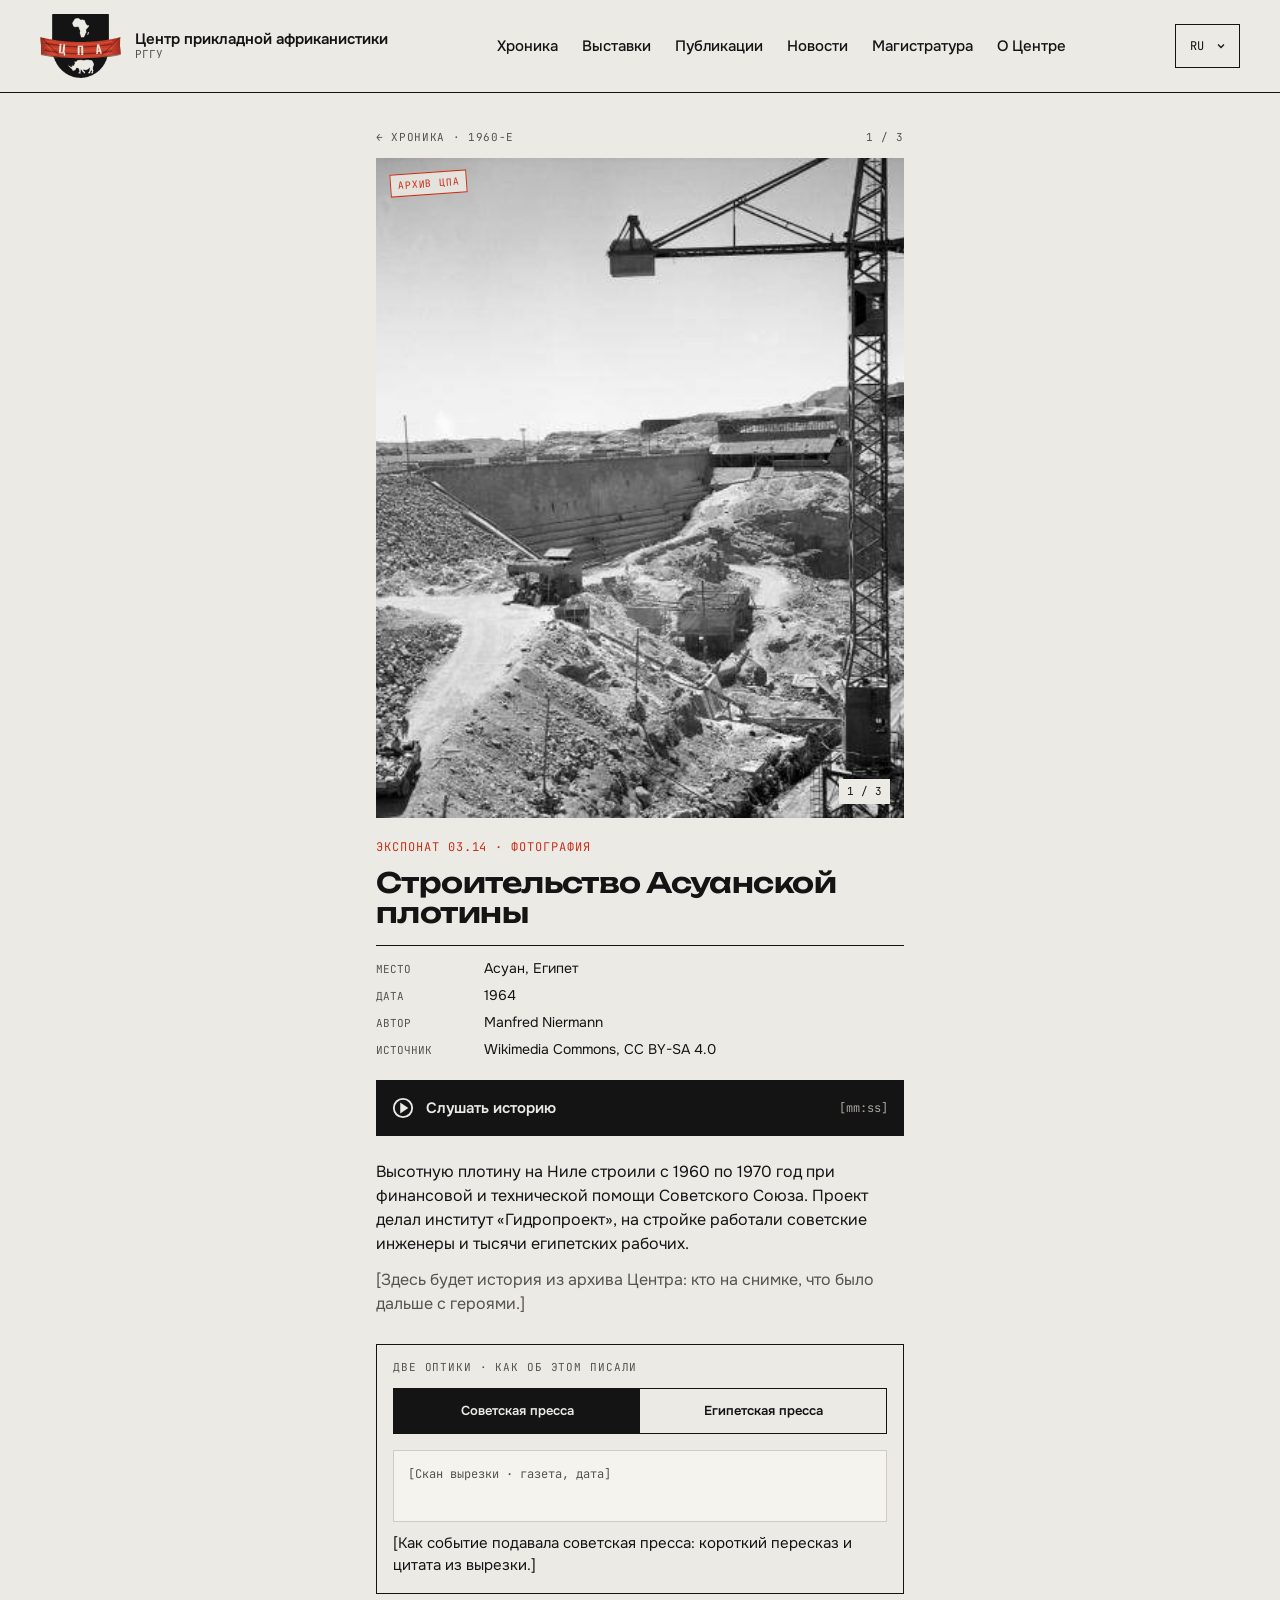
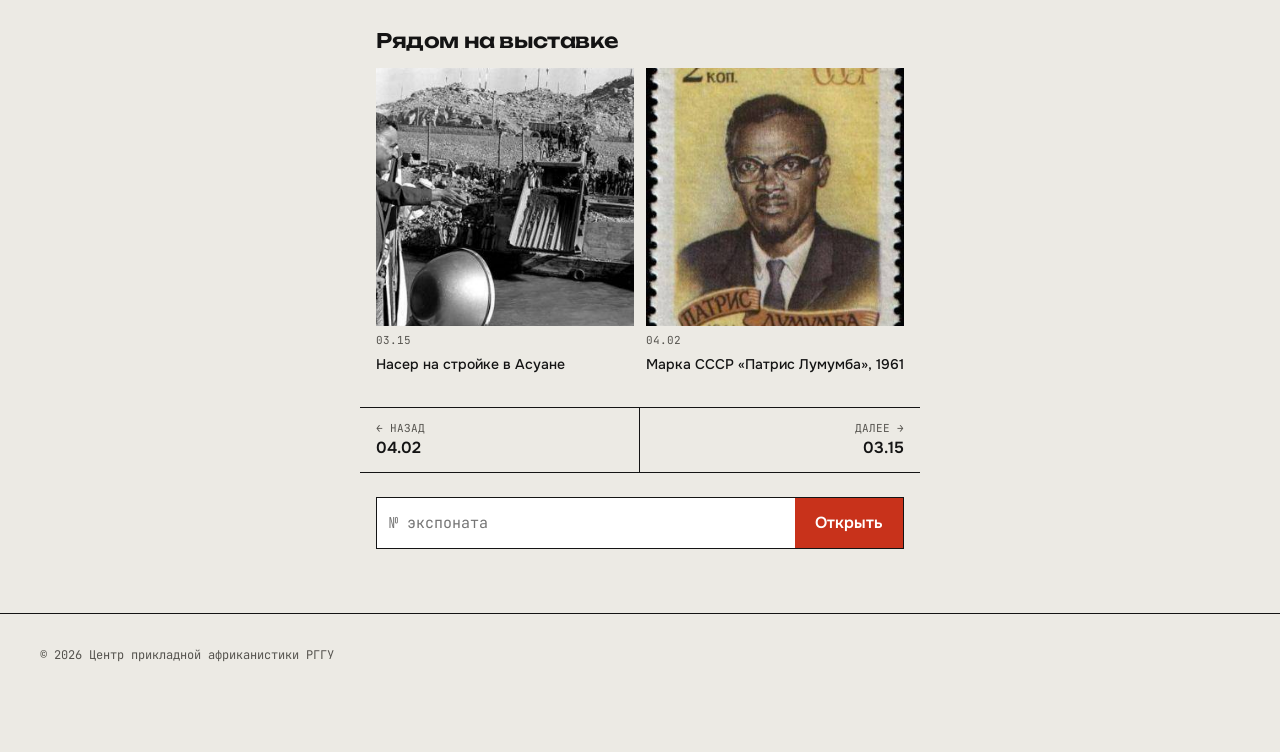
==== commit 8e21a0b4: "Макет v2: новости, о Центре, магистратура Меню из 6 пунктов и выбор языка списком на всех страницах;" ====
--- a/exhibit.html
+++ b/exhibit.html
@@ -11,7 +11,7 @@
 <link rel="stylesheet" href="css/style.css">
 <link rel="stylesheet" href="css/pages.css">
 </head>
-<body class="page-exhibit">
+<body class="page-exhibit" data-page="exhibit">
 <!-- Экспонат по QR-коду: exhibit.html?n=03.14. Данные — content/exhibits.json.
      QR-код на стенде должен вести на адрес вида https://<сайт>/exhibit.html?n=03.14 -->
 
@@ -24,24 +24,16 @@
         <span class="brand-uni" data-t="header.uni"></span>
       </span>
     </a>
-    <nav class="nav" data-t-aria="header.navLabel">
-      <a href="index.html#timeline" data-t="header.navChron"></a>
-      <a href="index.html#exhibitions" data-t="header.navExh"></a>
-      <a href="publications.html" data-t="header.navPub"></a>
-      <a href="index.html#about" data-t="header.navAbout"></a>
-    </nav>
-    <div class="langs" data-langs></div>
+    <nav class="nav" data-nav></nav>
+    <div class="lang-dd" data-lang-dd></div>
     <button type="button" class="burger" data-burger aria-expanded="false" data-t-aria="header.menu">
       <svg width="20" height="20" viewBox="0 0 24 24" fill="none" stroke="#141414" stroke-width="2" aria-hidden="true"><path d="M4 7h16M4 12h16M4 17h16"/></svg>
     </button>
   </div>
-  <nav class="mobile-menu" data-mobile-menu hidden data-t-aria="header.navLabel">
-    <a href="index.html#timeline" data-t="header.navChron"></a>
-    <a href="index.html#exhibitions" data-t="header.navExh"></a>
-    <a href="publications.html" data-t="header.navPub"></a>
-    <a href="index.html#about" data-t="header.navAbout"></a>
+  <div class="mobile-menu" data-mobile-menu hidden>
+    <nav class="mobile-nav" data-nav></nav>
     <div class="langs langs-dark" data-langs></div>
-  </nav>
+  </div>
 </header>
 
 <main class="ex-col" data-exhibit></main>
--- a/css/style.css
+++ b/css/style.css
@@ -19,6 +19,13 @@
 
 * { box-sizing: border-box; }
 html { -webkit-text-size-adjust: 100%; }
+[hidden] { display: none !important; }
+/* Горизонтальные ленты без полосы прокрутки (листаются пальцем) и свайп-зоны */
+.noscroll { scrollbar-width: none; -ms-overflow-style: none; -webkit-overflow-scrolling: touch; }
+.noscroll::-webkit-scrollbar { display: none; }
+[data-swipe] { touch-action: pan-y; user-select: none; -webkit-user-select: none; }
+[data-swipe] img { -webkit-user-drag: none; }
+.swipe-hint { display: none; font-family: var(--f-mono); font-size: 12px; color: var(--muted); }
 body {
   margin: 0;
   background: var(--bg);
@@ -44,8 +51,29 @@
 .brand-text { display: flex; flex-direction: column; line-height: 1.2; }
 .brand-org { font-weight: 600; font-size: 15px; }
 .brand-uni { font-family: var(--f-mono); font-size: 11px; color: var(--muted); }
-.nav { display: flex; flex-wrap: wrap; gap: 4px 28px; font-size: 15px; font-weight: 500; }
+.nav { display: flex; flex-wrap: wrap; gap: 4px 24px; font-size: 15px; font-weight: 500; }
 .nav a { text-decoration: none; }
+.nav a[aria-current="page"] { color: var(--accent); }
+/* Выбор языка: выпадающий список (компьютер) */
+.lang-dd { position: relative; flex: none; font-family: var(--f-mono); font-size: 12px; }
+.lang-dd-btn {
+  min-height: 44px; padding: 0 12px 0 14px; border: 1px solid var(--ink); background: transparent; color: var(--ink);
+  display: inline-flex; align-items: center; gap: 10px; cursor: pointer; font-family: inherit; font-size: 12px; letter-spacing: 0.06em;
+}
+.lang-dd-list {
+  position: absolute; right: 0; top: calc(100% + 6px); z-index: 30; min-width: 180px; background: var(--bg);
+  border: 1px solid var(--ink); box-shadow: 0 12px 32px rgba(20,20,20,0.18); display: flex; flex-direction: column;
+}
+.lang-dd-list button {
+  min-height: 44px; padding: 0 14px; border: none; border-bottom: 1px solid #CFCCC4; display: flex; align-items: center;
+  justify-content: space-between; gap: 16px; text-align: left; cursor: pointer; font-family: inherit; font-size: 12px;
+  background: transparent; color: var(--ink);
+}
+.lang-dd-list button:last-child { border-bottom: none; }
+.lang-dd-list button:hover { background: #E2DFD8; }
+.lang-dd-list button[aria-selected="true"] { background: var(--ink); color: var(--bg); }
+.lang-dd-list .nm { font-family: var(--f-text); font-size: 14px; }
+.mobile-nav { display: flex; flex-direction: column; }
 .langs { display: flex; gap: 2px; font-family: var(--f-mono); font-size: 12px; }
 .langs button {
   min-width: 44px; min-height: 44px; border: 1px solid transparent; background: transparent;
@@ -243,6 +271,9 @@
 @media (max-width: 760px) {
   body { font-size: 16px; }
   .wrap { padding-left: 16px; padding-right: 16px; }
+  .swipe-hint { display: block; }
+  .noscroll { scroll-snap-type: x proximity; scroll-padding-inline: 16px; }
+  .noscroll > * { scroll-snap-align: start; }
 
   .header-row { flex-wrap: nowrap; padding-top: 8px; padding-bottom: 8px; gap: 8px; }
   .brand { gap: 10px; }
@@ -250,7 +281,8 @@
   .brand-text { display: block; font-weight: 600; font-size: 13px; line-height: 1.15; }
   .brand-org, .brand-uni { font-family: var(--f-text); font-size: 13px; color: var(--ink); font-weight: 600; }
   .brand-uni::before { content: ' · '; }
-  .header-row .nav, .header-row .langs { display: none; }
+  .header-row .nav, .header-row .langs, .header-row .lang-dd { display: none; }
+  .mobile-menu a[aria-current="page"] { color: var(--accent-dark); }
   .burger { flex: none; width: 44px; height: 44px; border: 1px solid var(--ink); background: transparent; display: flex; align-items: center; justify-content: center; cursor: pointer; padding: 0; }
   .mobile-menu:not([hidden]) { display: flex; flex-direction: column; background: var(--ink); color: var(--bg); padding: 8px 16px 20px; }
   .mobile-menu a { color: var(--bg); text-decoration: none; font-family: var(--f-head); font-size: 22px; padding: 12px 0; border-bottom: 1px solid var(--line-dark); }
--- a/css/pages.css
+++ b/css/pages.css
@@ -249,8 +249,8 @@
 .xb-pp-inner { padding-top: 96px; padding-bottom: 96px; display: grid; grid-template-columns: repeat(auto-fit, minmax(320px, 1fr)); gap: 64px; }
 .xb-pp-inner > div { display: flex; flex-direction: column; gap: 20px; }
 .xb-h3 { margin: 0; font-family: var(--f-head); font-weight: 600; font-size: 32px; letter-spacing: -0.03em; }
-.xb-partners { display: grid; grid-template-columns: repeat(3, 1fr); gap: 12px; }
-.xb-partner { aspect-ratio: 3 / 2; border: 1px dashed #8A877F; display: flex; align-items: center; justify-content: center; text-align: center; padding: 8px; font-family: var(--f-mono); font-size: 11px; color: var(--muted); }
+.xb-partners { display: grid; grid-template-columns: repeat(3, minmax(0, 1fr)); gap: 12px; }
+.xb-partner { min-width: 0; overflow-wrap: anywhere; aspect-ratio: 3 / 2; border: 1px dashed #8A877F; display: flex; align-items: center; justify-content: center; text-align: center; padding: 8px; font-family: var(--f-mono); font-size: 11px; color: var(--muted); }
 .xb-partner img { max-width: 100%; max-height: 100%; object-fit: contain; }
 .xb-press { border-top: 1px solid var(--ink); padding-top: 12px; display: flex; flex-direction: column; gap: 4px; }
 .xb-press .src { font-family: var(--f-mono); font-size: 11px; color: var(--muted); }
@@ -286,9 +286,359 @@
   .xb-arrow.left { left: 8px; }
   .xb-arrow.right { right: 8px; }
   .xb-thumbs button { width: 72px; height: 54px; }
-  .xb-pp-inner { grid-template-columns: 1fr; gap: 40px; }
+  .xb-pp-inner { grid-template-columns: minmax(0, 1fr); gap: 40px; }
   .xb-h3 { font-size: 24px; }
-  .xb-others-grid { display: flex; flex-direction: column; gap: 28px; }
+  .xb-others-grid { display: flex; overflow-x: auto; margin: 0 -16px; padding: 0 16px 4px; gap: 12px; }
+  .xb-others-grid > * { flex: 0 0 260px; }
+}
+
+/* ---------- выставка: раздел «Экспонаты» ---------- */
+.xb-exhibits { border-bottom: 1px solid var(--ink); }
+.xb-x-inner { padding-top: 96px; padding-bottom: 96px; display: flex; flex-direction: column; gap: 28px; }
+.xb-x-headtext { display: flex; flex-direction: column; gap: 10px; align-items: flex-start; }
+.chip .cnt { font-family: var(--f-mono); font-size: 11px; opacity: 0.7; }
+.xb-x-filters .chip { font-weight: 400; font-size: 15px; }
+.xb-x-grid { display: grid; grid-template-columns: repeat(auto-fill, minmax(240px, 1fr)); gap: 28px 20px; }
+.xb-x-card { text-decoration: none; color: var(--ink); display: flex; flex-direction: column; gap: 10px; }
+.xb-x-img { position: relative; aspect-ratio: 1 / 1; background: #D6D2C9; overflow: hidden; border: 1px solid var(--ink); }
+.xb-x-img img { position: absolute; inset: 0; width: 100%; height: 100%; object-fit: cover; }
+.xb-x-img.doc img { object-fit: contain; }
+.xb-x-kind { position: absolute; left: 0; top: 0; background: var(--ink); color: #fff; font-family: var(--f-mono); font-size: 10px; letter-spacing: 0.06em; padding: 4px 8px; }
+.xb-x-kind.doc { background: var(--accent); }
+.xb-x-meta { display: flex; justify-content: space-between; gap: 8px; font-family: var(--f-mono); font-size: 11px; color: var(--muted); border-top: 1px solid var(--ink); padding-top: 8px; }
+.xb-x-title { font-family: var(--f-head); font-weight: 600; font-size: 15px; line-height: 1.3; letter-spacing: -0.01em; }
+.xb-x-open { font-size: 13px; font-weight: 600; color: var(--accent); }
+.xb-x-card:hover .xb-x-title { color: var(--accent); }
+.xb-x-toggle { align-self: center; padding: 0 28px; font-size: 16px; background: transparent; cursor: pointer; font-family: inherit; color: var(--ink); }
+@media (max-width: 760px) {
+  .xb-x-inner { padding-top: 48px; padding-bottom: 48px; gap: 16px; }
+  .xb-x-filters { flex-wrap: nowrap; overflow-x: auto; margin: 0 -16px; padding: 0 16px; }
+  .xb-x-filters .chip { flex: none; }
+  .xb-x-grid { display: flex; overflow-x: auto; margin: 0 -16px; padding: 0 16px 4px; gap: 12px; }
+  .xb-x-card { flex: 0 0 220px; }
+  .xb-thumbs { margin: 0 -16px; padding: 0 16px; }
+}
+
+/* ========== О ЦЕНТРЕ (about.html) ========== */
+body.page-about { line-height: 1.55; }
+.btn-accent { min-height: 48px; display: inline-flex; align-items: center; padding: 0 20px; background: var(--accent); color: #fff; text-decoration: none; font-weight: 600; }
+.btn-accent:hover { color: #fff; background: #A82812; }
+.ab-k { font-family: var(--f-mono); font-size: 12px; color: var(--muted); letter-spacing: 0.04em; }
+.ab-k-dark { font-family: var(--f-mono); font-size: 12px; letter-spacing: 0.08em; color: var(--accent-dark); }
+.ab-hero { position: relative; overflow: hidden; border-bottom: 1px solid var(--ink); background: var(--dark-2); }
+.ab-hero-bg { position: absolute; inset: 0; width: 100%; height: 100%; object-fit: cover; filter: grayscale(1) contrast(1.05); opacity: 0.85; }
+.ab-hero-inner { position: relative; padding-top: 120px; padding-bottom: 72px; display: grid; grid-template-columns: repeat(auto-fit, minmax(320px, 1fr)); gap: 40px; align-items: end; }
+.ab-glass {
+  background: rgba(236, 234, 228, 0.62); backdrop-filter: blur(22px) saturate(150%); -webkit-backdrop-filter: blur(22px) saturate(150%);
+  border: 1px solid rgba(255, 255, 255, 0.7); padding: 40px; display: flex; flex-direction: column; gap: 20px; max-width: 720px; min-width: 0;
+}
+.ab-h1 { margin: 0; font-family: var(--f-head); font-weight: 800; font-size: clamp(26px, 2.6vw, 38px); line-height: 1.1; letter-spacing: -0.03em; overflow-wrap: break-word; hyphens: auto; }
+.ab-lead-p { margin: 0; font-size: 18px; color: #2B2A27; }
+.ab-btns { display: flex; flex-wrap: wrap; gap: 10px; }
+.ab-btns .btn-outline { min-height: 48px; padding: 0 20px; }
+.ab-facts { display: grid; grid-template-columns: repeat(3, minmax(0, 1fr)); gap: 1px; background: rgba(255,255,255,0.35); border: 1px solid rgba(255,255,255,0.5); align-self: end; }
+.ab-facts > div { background: rgba(20,20,20,0.55); backdrop-filter: blur(14px); -webkit-backdrop-filter: blur(14px); color: var(--bg); padding: 20px 18px; display: flex; flex-direction: column; gap: 6px; }
+.ab-facts .n { font-family: var(--f-head); font-weight: 600; font-size: 34px; letter-spacing: -0.03em; color: var(--accent-dark); }
+.ab-facts .l { font-size: 13px; line-height: 1.35; color: #DAD6CD; }
+.ab-photocap { position: absolute; right: 16px; bottom: 10px; font-family: var(--f-mono); font-size: 11px; color: #DAD6CD; }
+
+.ab-mission { border-bottom: 1px solid var(--ink); }
+.ab-mission-inner { padding-top: 88px; padding-bottom: 88px; display: grid; grid-template-columns: repeat(auto-fit, minmax(320px, 1fr)); gap: 32px 56px; align-items: start; }
+.ab-mission-l { display: flex; flex-direction: column; gap: 16px; }
+.ab-mission-t { margin: 0; font-family: var(--f-head); font-weight: 500; font-size: clamp(22px, 2.4vw, 34px); line-height: 1.25; letter-spacing: -0.02em; }
+.ab-mission-r { display: flex; flex-direction: column; gap: 20px; }
+.ab-mission-r p { margin: 0; color: #2B2A27; }
+.ab-accent-link { font-weight: 600; color: var(--accent); text-decoration: none; }
+
+.ab-who { padding-top: 88px; padding-bottom: 88px; display: flex; flex-direction: column; gap: 32px; }
+.ab-acts { display: grid; grid-template-columns: repeat(auto-fit, minmax(240px, 1fr)); border-top: 1px solid var(--ink); border-left: 1px solid var(--ink); }
+.ab-act { border-right: 1px solid var(--ink); border-bottom: 1px solid var(--ink); display: flex; flex-direction: column; }
+.ab-act img { width: 100%; aspect-ratio: 3 / 2; object-fit: cover; display: block; border-bottom: 1px solid var(--ink); }
+.ab-act-body { padding: 24px 24px 28px; display: flex; flex-direction: column; gap: 14px; }
+.ab-act .n { font-family: var(--f-mono); font-size: 13px; color: var(--accent); }
+.ab-act .t { font-family: var(--f-head); font-weight: 600; font-size: 20px; line-height: 1.2; letter-spacing: -0.02em; }
+.ab-act .d { font-size: 15px; color: var(--muted); }
+
+.ab-dirs-sec { background: var(--dark); color: var(--bg); }
+.ab-dirs-sec a { color: var(--bg); }
+.ab-dirs-sec a:hover { color: var(--accent-dark); }
+.ab-dirs-inner { padding-top: 88px; padding-bottom: 88px; display: grid; grid-template-columns: repeat(auto-fit, minmax(320px, 1fr)); gap: 32px 48px; align-items: start; }
+.ab-dirs-l { display: flex; flex-direction: column; gap: 24px; }
+.ab-dir-tabs { display: flex; flex-direction: column; border-top: 1px solid var(--line-dark); }
+.ab-dir-tab {
+  display: flex; gap: 16px; align-items: baseline; text-align: left; width: 100%; min-height: 56px; padding: 16px 0; border: none;
+  border-bottom: 1px solid var(--line-dark); background: transparent; cursor: pointer; font-family: var(--f-head); font-weight: 600;
+  font-size: 18px; letter-spacing: -0.01em; color: #8C887F;
+}
+.ab-dir-tab[aria-selected="true"] { color: var(--bg); }
+.ab-dir-tab .n { font-family: var(--f-mono); font-size: 13px; color: var(--accent-dark); font-weight: 400; }
+.ab-dir-panel { border: 1px solid var(--line-dark); background: var(--dark-2); padding: 40px; display: flex; flex-direction: column; gap: 24px; min-height: 420px; }
+.ab-dir-big { font-family: var(--f-head); font-weight: 800; font-size: 96px; line-height: 0.9; letter-spacing: -0.05em; color: var(--accent-dark); }
+.ab-dir-title { margin: 0; font-family: var(--f-head); font-weight: 600; font-size: 28px; line-height: 1.15; letter-spacing: -0.02em; }
+.ab-dir-list { margin: 0; padding: 0; list-style: none; display: flex; flex-direction: column; border-top: 1px solid var(--line-dark); }
+.ab-dir-list li { display: flex; gap: 14px; padding: 14px 0; border-bottom: 1px solid var(--line-dark); color: #DAD6CD; }
+.ab-dir-list li span:first-child { color: var(--accent-dark); }
+.ab-dir-link { font-weight: 600; text-decoration: none; }
+
+.ab-people { border-bottom: 1px solid var(--ink); scroll-margin-top: 8px; }
+.ab-people-inner { padding-top: 96px; padding-bottom: 96px; display: flex; flex-direction: column; gap: 48px; }
+.ab-people-h { margin: 0; font-family: var(--f-head); font-weight: 800; font-size: clamp(40px, 5vw, 72px); line-height: 1; letter-spacing: -0.04em; }
+.ab-leads { display: grid; grid-template-columns: repeat(auto-fit, minmax(480px, 1fr)); gap: 32px; }
+.ab-lead { display: grid; grid-template-columns: minmax(0, 5fr) minmax(0, 6fr); border: 1px solid var(--ink); background: #F7F5F0; min-height: 420px; }
+.ab-lead img { width: 100%; height: 100%; object-fit: cover; object-position: top; display: block; border-right: 1px solid var(--ink); filter: grayscale(1); }
+.ab-lead-body { padding: 32px; display: flex; flex-direction: column; gap: 14px; min-width: 0; }
+.ab-lead .tag-k { font-family: var(--f-mono); font-size: 12px; letter-spacing: 0.08em; color: var(--accent); }
+.ab-lead h3 { margin: 0; font-family: var(--f-head); font-weight: 600; font-size: 28px; line-height: 1.15; letter-spacing: -0.02em; }
+.ab-lead .role { font-size: 17px; color: #2B2A27; }
+.ab-lead .deg { font-family: var(--f-mono); font-size: 13px; color: var(--muted); }
+.ab-lead .bio { font-size: 16px; line-height: 1.5; color: #3A3936; margin-top: auto; border-top: 1px solid #CFCCC4; padding-top: 14px; }
+.ab-exps { display: flex; flex-direction: column; }
+.ab-exps > .ab-k { padding-bottom: 14px; letter-spacing: 0.08em; }
+.ab-exp { border-top: 1px solid var(--ink); padding: 28px 0; display: grid; grid-template-columns: 80px minmax(0, 340px) minmax(0, 1fr) 200px; gap: 28px; align-items: center; }
+.ab-exps-end { border-top: 1px solid var(--ink); }
+.ab-ini { width: 80px; height: 80px; background: var(--ink); color: var(--bg); display: flex; align-items: center; justify-content: center; font-family: var(--f-head); font-weight: 600; font-size: 22px; }
+.ab-exp .name { font-family: var(--f-head); font-weight: 600; font-size: 22px; line-height: 1.2; letter-spacing: -0.01em; }
+.ab-exp .role { font-size: 16px; line-height: 1.5; color: #3A3936; }
+.ab-exp a { justify-self: end; font-weight: 600; text-decoration: none; color: var(--accent); }
+
+.ab-miles-inner { padding-top: 88px; padding-bottom: 88px; display: flex; flex-direction: column; gap: 32px; }
+.ab-miles { margin: 0; padding: 0; list-style: none; display: grid; grid-template-columns: repeat(auto-fit, minmax(200px, 1fr)); border-top: 2px solid var(--ink); }
+.ab-miles li { position: relative; padding: 28px 16px 8px 0; display: flex; flex-direction: column; gap: 8px; }
+.ab-miles .dot { position: absolute; top: -7px; left: 0; width: 12px; height: 12px; background: var(--ink); }
+.ab-miles li.last .dot { background: var(--accent); }
+.ab-miles .d { font-family: var(--f-mono); font-size: 12px; color: var(--muted); }
+.ab-miles .t { font-family: var(--f-head); font-weight: 600; font-size: 17px; line-height: 1.25; }
+.ab-miles .p { font-size: 14px; color: var(--muted); }
+
+.ab-contacts { border-top: 1px solid var(--ink); }
+.ab-contacts-inner { padding-top: 88px; padding-bottom: 88px; display: grid; grid-template-columns: repeat(auto-fit, minmax(320px, 1fr)); gap: 40px 56px; align-items: center; }
+.ab-contacts .about-logo { max-width: 420px; }
+.ab-contacts .about-logo figcaption { font-size: 14px; }
+.ab-contacts-r { display: flex; flex-direction: column; gap: 24px; min-width: 0; }
+
+@media (max-width: 1000px) {
+  .ab-exp { grid-template-columns: 64px minmax(0, 1fr); gap: 8px 20px; }
+  .ab-exp .ab-ini { width: 64px; height: 64px; font-size: 18px; grid-row: span 3; }
+  .ab-exp a { justify-self: start; }
+  .ab-leads { grid-template-columns: 1fr; }
+}
+@media (max-width: 760px) {
+  .ab-hero-inner { padding-top: 40px; padding-bottom: 32px; gap: 16px; grid-template-columns: 1fr; }
+  .ab-glass { padding: 20px; gap: 16px; }
+  .ab-h1 { font-size: 22px; }
+  .ab-lead-p { font-size: 16px; }
+  .ab-facts { grid-template-columns: 1fr; }
+  .ab-facts > div { padding: 12px 16px; flex-direction: row; align-items: center; gap: 14px; }
+  .ab-facts .n { font-size: 24px; flex: none; width: 84px; line-height: 1; }
+  .ab-facts .l { font-size: 14px; }
+  .ab-photocap { display: none; }
+  .ab-mission-inner, .ab-who, .ab-dirs-inner, .ab-people-inner, .ab-miles-inner, .ab-contacts-inner { padding-top: 48px; padding-bottom: 48px; gap: 24px; }
+  .ab-mission-inner, .ab-dirs-inner, .ab-contacts-inner { grid-template-columns: 1fr; }
+  .ab-mission-t { font-size: 20px; }
+  .ab-acts { grid-template-columns: 1fr; }
+  .ab-dir-panel { padding: 20px; min-height: 0; }
+  .ab-dir-big { font-size: 56px; }
+  .ab-dir-title { font-size: 20px; }
+  .ab-people-h { font-size: 30px; }
+  .ab-lead { grid-template-columns: 1fr; min-height: 0; }
+  .ab-lead img { height: 340px; border-right: none; border-bottom: 1px solid var(--ink); }
+  .ab-lead-body { padding: 20px; }
+  .ab-lead h3 { font-size: 20px; }
+  .ab-exp { grid-template-columns: 56px minmax(0, 1fr); padding: 20px 0; }
+  .ab-exp .ab-ini { width: 56px; height: 56px; font-size: 16px; }
+  .ab-exp .name { font-size: 18px; }
+  .ab-miles { display: flex; overflow-x: auto; margin: 0 -16px; padding: 0 16px; }
+  .ab-miles li { flex: 0 0 70%; }
+  .ab-contacts .contacts { display: grid; grid-template-columns: 1fr; }
+}
+
+/* ========== МАГИСТРАТУРА (master.html) ========== */
+.ms-hero { position: relative; overflow: hidden; background: var(--dark); color: var(--bg); border-bottom: 1px solid var(--ink); }
+.ms-hero a { color: var(--bg); }
+.ms-hero a:hover { color: var(--accent-dark); }
+.ms-hero-bg { position: absolute; right: 0; top: 0; width: 58%; height: 100%; object-fit: cover; filter: grayscale(1); opacity: 0.55; }
+.ms-hero-inner { position: relative; padding-top: 80px; padding-bottom: 64px; display: flex; flex-direction: column; gap: 28px; }
+.ms-hero .xb-crumbs, .ms-hero .xb-crumbs a { color: #A9A59C; }
+.ms-kicker { font-family: var(--f-mono); font-size: 13px; letter-spacing: 0.08em; color: var(--accent-dark); }
+.ms-h1 { margin: 0; max-width: 980px; font-family: var(--f-head); font-weight: 800; font-size: clamp(32px, 4.2vw, 60px); line-height: 1.04; letter-spacing: -0.04em; overflow-wrap: break-word; hyphens: auto; }
+.ms-lead { margin: 0; max-width: 640px; font-size: 19px; color: #DAD6CD; }
+.ms-btns { display: flex; flex-wrap: wrap; gap: 10px; }
+.ms-btns .btn-accent { min-height: 52px; padding: 0 24px; }
+.ms-hero .ms-btns .btn-accent:hover { color: #fff; }
+.ms-btn-light { min-height: 52px; display: inline-flex; align-items: center; padding: 0 24px; border: 1px solid var(--bg); text-decoration: none; font-weight: 600; }
+.ms-facts { display: flex; flex-wrap: wrap; gap: 1px; background: rgba(255,255,255,0.25); border: 1px solid rgba(255,255,255,0.35); margin-top: 24px; }
+.ms-facts > div { flex: 1 1 130px; background: rgba(28,27,25,0.6); backdrop-filter: blur(22px) saturate(150%); -webkit-backdrop-filter: blur(22px) saturate(150%); padding: 20px 22px; display: flex; flex-direction: column; gap: 8px; }
+.ms-facts > div.wide { flex: 2.6 1 300px; }
+.ms-facts .l { font-family: var(--f-mono); font-size: 11px; letter-spacing: 0.05em; color: #A9A59C; }
+.ms-facts .v { font-family: var(--f-head); font-weight: 600; font-size: 22px; line-height: 1.2; letter-spacing: -0.02em; }
+.ms-cap { font-family: var(--f-mono); font-size: 11px; color: #A9A59C; }
+
+.ms-two { padding-top: 88px; padding-bottom: 88px; display: grid; grid-template-columns: repeat(auto-fit, minmax(320px, 1fr)); gap: 32px 48px; align-items: start; }
+.ms-two-wide { gap: 40px 72px; }
+.ms-sticky { position: sticky; top: 24px; display: flex; flex-direction: column; gap: 20px; }
+.ms-h2 { margin: 0; font-family: var(--f-head); font-weight: 600; font-size: clamp(30px, 3.4vw, 48px); line-height: 1.05; letter-spacing: -0.03em; }
+.ms-muted { margin: 0; color: var(--muted); }
+.ms-acc { display: flex; flex-direction: column; border-top: 1px solid var(--ink); }
+.ms-mod { border-bottom: 1px solid var(--ink); }
+.ms-mod button { width: 100%; min-height: 72px; display: grid; grid-template-columns: 48px minmax(0, 1fr) 32px; gap: 16px; align-items: center; padding: 16px 0; border: none; background: transparent; text-align: left; cursor: pointer; font-family: inherit; color: var(--ink); }
+.ms-mod button:hover .t { color: var(--accent); }
+.ms-mod .n { font-family: var(--f-mono); font-size: 13px; color: var(--accent); }
+.ms-mod .t { font-family: var(--f-head); font-weight: 600; font-size: 21px; letter-spacing: -0.02em; line-height: 1.2; }
+.ms-mod .s { font-family: var(--f-head); font-size: 24px; text-align: right; }
+.ms-mod ul { margin: 0; padding: 0 32px 24px 64px; list-style: none; display: flex; flex-direction: column; gap: 8px; }
+.ms-mod li { display: flex; gap: 12px; color: #2B2A27; }
+.ms-mod li span:first-child { color: var(--accent); }
+
+.ms-about { border-top: 1px solid var(--ink); background: #F7F5F0; }
+.ms-about-l { display: flex; flex-direction: column; gap: 22px; }
+.ms-about-l p { margin: 0; color: #2B2A27; }
+.ms-about-l .ms-about-lead { font-family: var(--f-head); font-weight: 500; font-size: clamp(20px, 2vw, 27px); line-height: 1.35; letter-spacing: -0.015em; color: var(--ink); }
+.ms-dl { margin: 0; display: flex; flex-direction: column; border-top: 2px solid var(--ink); }
+.ms-dl > div { padding: 22px 0; border-bottom: 1px solid #CFCCC4; display: flex; flex-direction: column; gap: 10px; }
+.ms-dl dt { font-family: var(--f-mono); font-size: 12px; letter-spacing: 0.08em; color: var(--muted); }
+.ms-dl dd { margin: 0; color: #2B2A27; }
+.ms-teachers { display: flex; flex-wrap: wrap; gap: 6px 28px; }
+.ms-teachers span { font-family: var(--f-head); font-weight: 600; font-size: 20px; letter-spacing: -0.01em; color: var(--ink); }
+.ms-link { font-weight: 600; color: var(--accent); text-decoration: none; }
+
+.ms-more { border-top: 1px solid var(--ink); }
+.ms-more-inner { padding-top: 48px; padding-bottom: 48px; display: flex; flex-direction: column; gap: 20px; }
+.ms-more-inner > .ab-k { letter-spacing: 0.08em; }
+.ms-topics { display: grid; grid-template-columns: repeat(auto-fit, minmax(210px, 1fr)); gap: 12px; }
+.ms-topic { display: flex; align-items: center; gap: 14px; padding: 10px; border: 1px solid var(--ink); background: #F7F5F0; text-decoration: none; min-height: 64px; }
+.ms-topic img { flex: none; width: 56px; height: 56px; object-fit: cover; display: block; filter: grayscale(1); }
+.ms-topic .t { flex: 1; font-family: var(--f-head); font-weight: 600; font-size: 16px; letter-spacing: -0.01em; }
+.ms-topic .a { color: var(--accent); font-weight: 600; padding-right: 6px; }
+
+.ms-adm { border-top: 1px solid var(--ink); }
+.ms-adm .ms-two { gap: 32px 56px; }
+.ms-adm-l { display: flex; flex-direction: column; gap: 20px; }
+.ms-steps { margin: 0; padding: 0; list-style: none; display: flex; flex-direction: column; border-top: 1px solid var(--ink); }
+.ms-steps li { display: grid; grid-template-columns: 96px minmax(0, 1fr); gap: 24px; padding: 28px 0; border-bottom: 1px solid var(--ink); }
+.ms-steps .n { font-family: var(--f-head); font-weight: 800; font-size: 56px; line-height: 0.9; letter-spacing: -0.05em; color: var(--accent); }
+.ms-steps li > div { display: flex; flex-direction: column; gap: 6px; }
+.ms-steps .t { font-family: var(--f-head); font-weight: 600; font-size: 20px; letter-spacing: -0.02em; }
+.ms-steps .d { font-size: 15px; color: var(--muted); }
+
+.ms-cta { background: var(--accent); color: #fff; }
+.ms-cta a { color: #fff; }
+.ms-cta a:hover { color: var(--dark); }
+.ms-cta-inner { padding-top: 64px; padding-bottom: 64px; display: flex; flex-wrap: wrap; justify-content: space-between; align-items: center; gap: 24px; }
+.ms-cta h2 { margin: 0; max-width: 760px; font-family: var(--f-head); font-weight: 600; font-size: clamp(24px, 2.8vw, 40px); line-height: 1.1; letter-spacing: -0.03em; }
+.ms-cta-r { display: flex; flex-direction: column; gap: 6px; font-size: 16px; }
+
+@media (max-width: 760px) {
+  .ms-hero-bg { width: 100%; opacity: 0.3; }
+  .ms-hero-inner { padding-top: 40px; padding-bottom: 32px; gap: 20px; }
+  .ms-h1 { font-size: 30px; }
+  .ms-lead { font-size: 16px; }
+  .ms-facts { margin-top: 8px; }
+  .ms-facts > div, .ms-facts > div.wide { flex-basis: 100%; padding: 14px 16px; }
+  .ms-facts .v { font-size: 18px; }
+  .ms-two { padding-top: 48px; padding-bottom: 48px; grid-template-columns: 1fr; gap: 24px; }
+  .ms-sticky { position: static; }
+  .ms-h2 { font-size: 26px; }
+  .ms-mod button { grid-template-columns: 36px minmax(0, 1fr) 24px; gap: 12px; }
+  .ms-mod .t { font-size: 17px; }
+  .ms-mod ul { padding: 0 0 20px 48px; }
+  .ms-about-l .ms-about-lead { font-size: 20px; }
+  .ms-teachers span { font-size: 18px; }
+  .ms-steps li { grid-template-columns: 56px minmax(0, 1fr); gap: 16px; padding: 22px 0; }
+  .ms-steps .n { font-size: 36px; }
+  .ms-cta-inner { padding-top: 48px; padding-bottom: 48px; }
+  .ms-cta h2 { font-size: 24px; }
+}
+
+/* ========== НОВОСТИ (news.html) ========== */
+body.page-news { line-height: 1.6; }
+.nw-head { border-bottom: 1px solid var(--ink); }
+.nw-head-inner { padding-top: 64px; padding-bottom: 40px; display: flex; flex-wrap: wrap; justify-content: space-between; align-items: end; gap: 24px; }
+.nw-head-text { display: flex; flex-direction: column; gap: 16px; min-width: 0; }
+.nw-filters { display: flex; flex-wrap: wrap; gap: 8px; max-width: 100%; }
+.nw-chip { font-weight: 500; font-size: 15px; white-space: nowrap; }
+.nw-top { border-bottom: 1px solid var(--ink); }
+.nw-top-inner { padding-top: 40px; padding-bottom: 40px; }
+.nw-feat { position: relative; display: block; overflow: hidden; min-height: 520px; background: var(--dark-2); border: 1px solid var(--ink); text-decoration: none; color: var(--ink); }
+.nw-feat > img { position: absolute; inset: 0; width: 100%; height: 100%; object-fit: cover; display: block; }
+.nw-feat-glass {
+  position: absolute; left: 32px; bottom: 32px; right: 32px; max-width: 640px; background: rgba(236, 234, 228, 0.62);
+  backdrop-filter: blur(22px) saturate(150%); -webkit-backdrop-filter: blur(22px) saturate(150%); border: 1px solid rgba(255,255,255,0.7);
+  padding: 32px; display: flex; flex-direction: column; gap: 14px;
+}
+.nw-feat-meta { display: flex; flex-wrap: wrap; gap: 8px 16px; align-items: center; font-family: var(--f-mono); font-size: 12px; letter-spacing: 0.06em; }
+.nw-feat-meta .lbl { background: var(--accent); color: #fff; padding: 3px 8px; }
+.nw-feat-meta .dt { color: #3A3936; }
+.nw-feat-title { font-family: var(--f-head); font-weight: 600; font-size: clamp(24px, 2.6vw, 36px); line-height: 1.15; letter-spacing: -0.02em; }
+.nw-feat:hover .nw-feat-title { color: var(--accent); }
+.nw-feat-lead { font-size: 16px; line-height: 1.55; color: #2B2A27; }
+.nw-read { font-weight: 600; color: var(--accent); }
+.nw-main { padding-top: 56px; padding-bottom: 88px; display: grid; grid-template-columns: minmax(0, 1fr) 360px; gap: 48px; align-items: start; }
+.nw-grid { display: grid; grid-template-columns: repeat(auto-fill, minmax(280px, 1fr)); gap: 32px 24px; min-width: 0; }
+.nw-card { display: flex; flex-direction: column; gap: 12px; border-top: 1px solid var(--ink); padding-top: 16px; text-decoration: none; color: var(--ink); }
+.nw-card:hover h3 { color: var(--accent); }
+.nw-card-img { aspect-ratio: 4 / 3; background: #D6D2C9; position: relative; overflow: hidden; }
+.nw-card-img img { position: absolute; inset: 0; width: 100%; height: 100%; object-fit: cover; }
+.nw-cat { position: absolute; left: 0; top: 0; background: var(--ink); color: var(--bg); font-family: var(--f-mono); font-size: 11px; letter-spacing: 0.06em; padding: 4px 8px; }
+.nw-meta { font-family: var(--f-mono); font-size: 12px; color: var(--muted); }
+.nw-card h3 { margin: 0; font-family: var(--f-head); font-weight: 600; font-size: 19px; line-height: 1.25; letter-spacing: -0.01em; }
+.nw-lead { font-size: 15px; line-height: 1.5; color: var(--muted); }
+.nw-aside { display: flex; flex-direction: column; gap: 24px; position: sticky; top: 24px; }
+.nw-anons { background: var(--ink); color: var(--bg); padding: 28px; display: flex; flex-direction: column; gap: 4px; }
+.nw-anons .k { font-family: var(--f-mono); font-size: 12px; letter-spacing: 0.08em; color: var(--accent-dark); padding-bottom: 12px; }
+.nw-anon { display: grid; grid-template-columns: minmax(64px, auto) minmax(0, 1fr); gap: 16px; padding: 16px 0; border-top: 1px solid var(--line-dark); }
+.nw-anon .d { display: flex; flex-direction: column; line-height: 1; }
+.nw-anon .day { font-family: var(--f-head); font-weight: 600; font-size: 30px; letter-spacing: -0.03em; }
+.nw-anon .m { font-family: var(--f-mono); font-size: 11px; color: var(--hint-dark); padding-top: 6px; }
+.nw-anon .b { display: flex; flex-direction: column; gap: 4px; }
+.nw-anon .t { font-weight: 600; font-size: 16px; line-height: 1.3; }
+.nw-anon .p { font-size: 13px; color: var(--hint-dark); }
+.nw-anons .note { font-family: var(--f-mono); font-size: 11px; color: var(--hint-dark); border-top: 1px solid var(--line-dark); padding-top: 12px; }
+
+.nw-art-top { padding-top: 40px; }
+.nw-back { min-height: 44px; display: inline-flex; align-items: center; padding: 0 16px; border: 1px solid var(--ink); text-decoration: none; font-size: 15px; font-weight: 500; }
+.nw-art-head { max-width: 880px; padding-top: 40px; display: flex; flex-direction: column; gap: 18px; }
+.nw-art-head .nw-meta { letter-spacing: 0.06em; }
+.nw-art-head h1 { margin: 0; font-family: var(--f-head); font-weight: 600; font-size: clamp(26px, 3vw, 42px); line-height: 1.15; letter-spacing: -0.03em; }
+.nw-art-hero { max-width: 1180px; padding-top: 32px; padding-bottom: 32px; }
+.nw-art-hero img { width: 100%; max-height: 620px; object-fit: cover; display: block; border: 1px solid var(--ink); }
+.nw-art-body { max-width: 880px; display: flex; flex-direction: column; gap: 18px; }
+.nw-art-body p { margin: 0; font-size: 18px; line-height: 1.7; color: #2B2A27; }
+.nw-credit { font-family: var(--f-mono); font-size: 12px; color: var(--muted); border-top: 1px solid #CFCCC4; padding-top: 14px; }
+.nw-gal-wrap { max-width: 1180px; padding-top: 40px; display: flex; flex-direction: column; gap: 14px; }
+.nw-gal-head { display: flex; justify-content: space-between; gap: 12px; }
+.nw-gal-head .k { font-family: var(--f-mono); font-size: 12px; letter-spacing: 0.08em; color: var(--accent); }
+.nw-gal { display: grid; grid-template-columns: repeat(auto-fill, minmax(260px, 1fr)); gap: 12px; }
+.nw-gal img { width: 100%; aspect-ratio: 3 / 2; object-fit: cover; display: block; }
+.nw-art-foot { max-width: 880px; padding-top: 40px; padding-bottom: 88px; display: flex; flex-wrap: wrap; justify-content: space-between; gap: 16px; }
+.nw-src { min-height: 44px; display: inline-flex; align-items: center; font-weight: 600; color: var(--accent); text-decoration: none; }
+
+@media (max-width: 1000px) {
+  .nw-main { grid-template-columns: 1fr; }
+  .nw-aside { position: static; }
+}
+@media (max-width: 760px) {
+  .nw-head-inner { padding-top: 32px; padding-bottom: 24px; flex-direction: column; align-items: stretch; gap: 20px; }
+  .nw-filters { flex-wrap: nowrap; overflow-x: auto; margin: 0 -16px; padding: 0 16px; }
+  .nw-filters .chip { flex: none; }
+  .nw-top-inner { padding-top: 24px; padding-bottom: 24px; }
+  /* главная новость на телефоне — обычная карточка с фото сверху */
+  .nw-feat { min-height: 0; background: transparent; border: none; display: flex; flex-direction: column; gap: 14px; }
+  .nw-feat > img { position: static; aspect-ratio: 4 / 3; height: auto; border: 1px solid var(--ink); }
+  .nw-feat-glass { position: static; max-width: none; background: transparent; backdrop-filter: none; -webkit-backdrop-filter: none; border: none; padding: 0; gap: 10px; }
+  .nw-feat-title { font-size: 22px; }
+  .nw-feat-lead { font-size: 15px; }
+  .nw-main { padding-top: 32px; padding-bottom: 48px; gap: 32px; }
+  .nw-grid { grid-template-columns: 1fr; gap: 28px; }
+  .nw-art-top { padding-top: 24px; }
+  .nw-art-head { padding-top: 24px; gap: 12px; }
+  .nw-art-head h1 { font-size: 24px; }
+  .nw-art-hero { padding-top: 20px; padding-bottom: 20px; }
+  .nw-art-hero img { max-height: 280px; }
+  .nw-art-body p { font-size: 16px; }
+  .nw-gal-wrap { padding-top: 28px; }
+  .nw-gal { display: flex; overflow-x: auto; gap: 8px; margin: 0 -16px; padding: 0 16px; }
+  .nw-gal img { flex: 0 0 86%; }
+  .nw-art-foot { padding-top: 28px; padding-bottom: 48px; }
 }
 
 /* ========== ПУБЛИКАЦИИ ========== */
